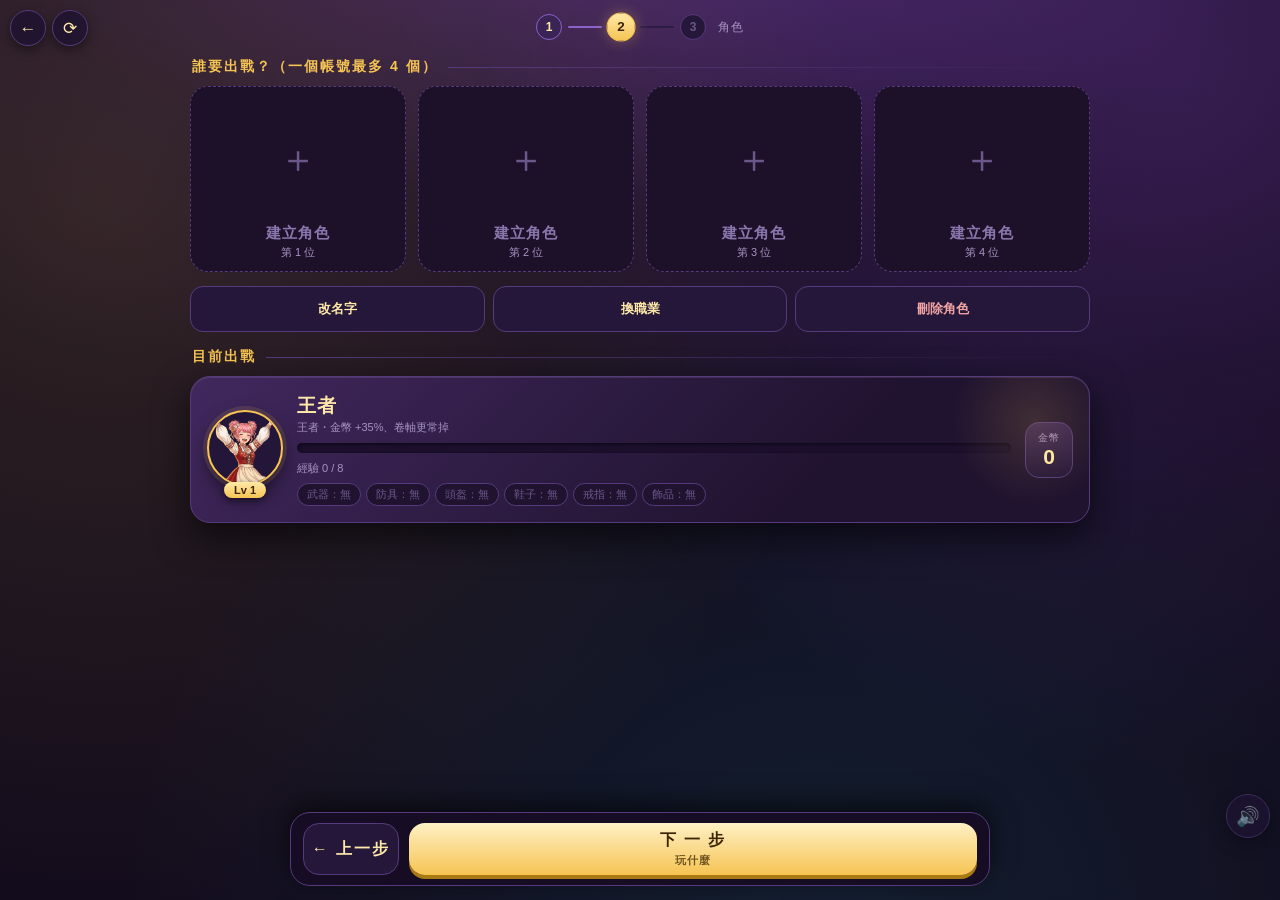
==== index.html @ dbef3aa3 "發布 2026-08-24 15:06" ====
<!doctype html>
<html lang="zh-Hant">
<head>
<meta charset="utf-8">
<meta name="viewport" content="width=device-width,initial-scale=1,viewport-fit=cover">
<title>數學練習大冒險</title>
<meta name="theme-color" content="#120b1c">
<link rel="manifest" href="manifest.json">
<link rel="icon" href="assets/icon-192.png">
<link rel="apple-touch-icon" href="assets/icon-192.png">
<meta name="apple-mobile-web-app-capable" content="yes">
<meta name="apple-mobile-web-app-status-bar-style" content="black-translucent">
<meta name="apple-mobile-web-app-title" content="數學練習">
<link rel="stylesheet" href="assets/common.css">
<style>
/* ---------- 大廳改成底部五個分頁（2026-08-23 Steve：不要一頁滑到底，每一頁都要乾淨） ----------
   ① 開始（選模式＋登入帳號）② 玩什麼（練習就選題型／娛樂就看難度，再從這裡出擊）
   ③ 角色（一個帳號最多四個，建好就留著，隨時換誰出戰）④ 練習小遊戲 ⑤ 數據統計 */
:root{--tabh:64px}
body{gap:12px;padding-bottom:calc(var(--tabh) + 26px + env(safe-area-inset-bottom,0px))}
.wrap{width:min(96vw,620px);display:flex;flex-direction:column;gap:14px}
/* 第一步內容比較少，垂直置中比讓下面空一大片好看（只有第一步這樣，別的步驟內容多，維持頂對齊） */
body.atRoot .wrap{min-height:calc(100dvh - 190px);justify-content:center}

/* 一步一頁：一次只顯示一步，不要全部擠在同一頁 */
.step{display:none;flex-direction:column;gap:14px;animation:pgIn .22s ease-out}
.step.on{display:flex}
@keyframes pgIn{from{opacity:0;transform:translateY(8px)}}

/* 第一步已經是大廳最上層，左上角返回鍵在這裡沒有更上一層可回，變暗表示按了沒反應 */
body.atRoot .pagectrl .pcbtn[data-act="back"]{opacity:.35;pointer-events:none}

/* 上面的進度：現在走到第幾步、還有幾步 */
.stepbar{display:flex;align-items:center;gap:6px;justify-content:center;margin:2px 0 2px}
.stepbar b{
  width:26px;height:26px;border-radius:50%;display:flex;align-items:center;justify-content:center;
  font-size:12px;font-weight:900;background:#251739;border:1px solid var(--line);color:#6b578a;
  transition:background .2s,color .2s,transform .2s;flex:none;
}
.stepbar b.on{background:linear-gradient(180deg,var(--gold2),var(--gold));color:#3a2400;
  border-color:var(--gold);transform:scale(1.12);box-shadow:0 0 12px #f6c45355}
.stepbar b.done{background:#3a2456;color:var(--gold2);border-color:#8a63c9}
.stepbar i{flex:0 1 34px;height:2px;background:#2e1c47;border-radius:2px}
.stepbar i.done{background:#8a63c9}
.stepbar span{font-size:12px;color:var(--dim);letter-spacing:1px;margin-left:6px}

/* 底下的上一步／下一步 */
.navbar{
  position:fixed;left:0;right:0;bottom:0;z-index:50;display:flex;gap:10px;
  padding:10px 12px calc(10px + env(safe-area-inset-bottom,0px));
  background:#160d24;border-top:1px solid var(--line);box-shadow:0 -8px 26px #0009;
}
.navbar button{
  min-height:52px;border-radius:16px;cursor:pointer;font-family:inherit;
  font-size:16px;font-weight:900;letter-spacing:2px;border:1px solid var(--line);
  background:#251739;color:var(--gold2);transition:transform .1s;
}
.navbar button:active{transform:translateY(3px)}
.navbar .back{flex:0 0 96px}
.navbar .next{flex:1;border:none;color:#3a2400;
  background:linear-gradient(180deg,#fff0c4,var(--gold));box-shadow:0 4px 0 #a97a12}
.navbar .next:disabled{filter:grayscale(.7) brightness(.7);cursor:default;box-shadow:none}
.navbar .next small{display:block;font-size:11px;font-weight:700;letter-spacing:1px;opacity:.72;margin-top:2px}
/* 縮放鎖那顆鈕本來貼在右下角，會被下面那條蓋住，往上抬 */
.zoomlock{bottom:calc(var(--tabh) + 20px + env(safe-area-inset-bottom,0px)) !important}
.zoomtip{bottom:calc(var(--tabh) + 28px + env(safe-area-inset-bottom,0px)) !important}

/* ---------- 第一步：歡迎畫面 ---------- */
.welcome{text-align:center;padding:4px 0 2px;position:relative}
.welcome .big{
  font-size:clamp(24px,6.6vw,38px);font-weight:900;letter-spacing:5px;color:var(--gold2);
  text-shadow:0 3px 0 #7a4a00,0 8px 26px #000a;position:relative;z-index:2;
}
.welcome .sub{font-size:13px;color:var(--dim);letter-spacing:2px;margin-top:6px;position:relative;z-index:2}

/* 傳送門：角色站在會慢慢轉的金色符文環裡出場，呼應出擊頁戰場的拱門 */
.portal{position:relative;width:min(56vw,210px);height:min(56vw,210px);margin:16px auto 0}
.portal::before{
  content:"";position:absolute;inset:4%;border-radius:50%;
  background:radial-gradient(circle,#f6c4532e 0%,#a855f724 52%,transparent 74%);
}
.portal::after{
  content:"";position:absolute;inset:0;border-radius:50%;border:2px dashed #f6c45359;
  animation:portalspin 24s linear infinite;
}
.portal img{
  position:relative;z-index:2;width:80%;height:auto;display:block;margin:10% auto 0;
  filter:drop-shadow(0 10px 22px #000a);animation:wfloat 3.4s ease-in-out infinite alternate;
}
@keyframes portalspin{to{transform:rotate(360deg)}}
@keyframes wfloat{to{transform:translateY(-8px)}}
.statlink{
  width:100%;height:44px;border-radius:12px;cursor:pointer;
  background:#251739;border:1px solid var(--line);color:var(--dim);font-size:13px;font-weight:700;
  font-family:inherit;
}

/* ---------- 標題 ---------- */
.logo{text-align:center;margin-top:4px;position:relative}
.logo h1{font-size:clamp(21px,5.4vw,30px);letter-spacing:6px}
.logo p{font-size:11px;color:var(--dim);letter-spacing:3px;margin-top:3px}
.logo::after{
  content:"";position:absolute;left:50%;top:50%;transform:translate(-50%,-50%);
  width:min(80%,340px);height:110px;border-radius:50%;z-index:-1;
  background:radial-gradient(ellipse,#f6c45322,transparent 70%);
}

/* ---------- 區塊標題與面板 ---------- */
.sec{display:flex;align-items:center;gap:10px;margin:2px 2px -4px}
.sec h2{font-size:14px;color:var(--gold);letter-spacing:2px;font-weight:800;white-space:nowrap}
.sec i{flex:1;height:1px;background:linear-gradient(90deg,#573a7d,transparent)}
.panel{
  padding:16px;border-radius:20px;background:linear-gradient(180deg,#2e1c47,#1a1029);
  border:1px solid var(--line);box-shadow:0 10px 28px #0007;
}
.hint{font-size:12px;color:var(--dim);line-height:1.9;text-align:center}
.hint b{color:var(--gold2)}

/* ---------- 玩家卡 ---------- */
.player{
  display:flex;gap:14px;align-items:center;padding:16px;border-radius:20px;cursor:pointer;
  background:linear-gradient(135deg,#41285e,#20132f 70%);border:1px solid var(--line);
  box-shadow:0 14px 36px #0009,inset 0 1px 0 #ffffff1a;position:relative;overflow:hidden;
  transition:border-color .2s;
}
.player:hover{border-color:#8a63c9}
.player::before{
  content:"";position:absolute;right:-30px;top:-40px;width:170px;height:170px;border-radius:50%;
  background:radial-gradient(circle,#f6c45326,transparent 68%);pointer-events:none;
}
.face{position:relative;flex:none}
.face img{
  width:76px;height:76px;object-fit:cover;object-position:top center;border-radius:50%;
  border:2px solid var(--gold);background:#241638;box-shadow:0 0 0 4px #f6c4531f,0 8px 18px #0008;
}
.face .lvbadge{
  position:absolute;left:50%;bottom:-8px;transform:translateX(-50%);font-size:11px;font-weight:800;
  color:#3a2400;padding:2px 10px;border-radius:99px;white-space:nowrap;
  background:linear-gradient(180deg,var(--gold2),var(--gold));box-shadow:0 3px 8px #0008;
}
.pinfo{flex:1;min-width:0}
.pinfo .nm{font-size:19px;font-weight:800;color:var(--gold2);letter-spacing:1px}
.pinfo .cls{font-size:11px;color:var(--dim);margin-top:1px}
.expbar{height:10px;border-radius:99px;background:#1b0f2c;margin:8px 0 5px;overflow:hidden;
  box-shadow:inset 0 1px 3px #0009}
.expbar i{display:block;height:100%;border-radius:99px;transition:width .6s cubic-bezier(.2,1,.3,1);
  background:linear-gradient(90deg,#6ea8ff,#c084fc 55%,#f6c453);box-shadow:0 0 12px #f6c45366}
.pinfo small{font-size:11px;color:var(--dim)}
.gearrow{display:flex;gap:5px;margin-top:7px;flex-wrap:wrap}
.gearrow span{font-size:11px;padding:3px 9px;border-radius:99px;background:#1f1330;
  border:1px solid var(--line);white-space:nowrap}
.gold{
  flex:none;text-align:center;padding:8px 12px;border-radius:14px;
  background:linear-gradient(180deg,#3a2456,#241638);border:1px solid var(--line);
}
.gold b{display:block;font-size:10px;color:var(--dim);font-weight:500;letter-spacing:1px}
.gold span{font-size:21px;font-weight:800;color:var(--gold2);font-variant-numeric:tabular-nums}

/* ---------- ① 開始頁 ---------- */
.modepanel{display:flex;flex-direction:column;gap:12px}
.modepanel .modebar button{min-height:64px}
.modepanel .modebar button b{font-size:17px}
.modepanel .modebar button small{font-size:12px}
.gobtn{
  width:100%;min-height:68px;border:none;border-radius:20px;cursor:pointer;font-family:inherit;
  font-size:21px;font-weight:900;letter-spacing:6px;color:#3a2400;
  background:linear-gradient(180deg,#fff0c4,var(--gold));box-shadow:0 6px 0 #a97a12,0 14px 30px #0009;
  transition:transform .12s;
}
.gobtn:active{transform:translateY(5px);box-shadow:0 1px 0 #a97a12}
.gobtn small{display:block;font-size:11px;font-weight:700;letter-spacing:1px;opacity:.72;margin-top:3px}

/* ---------- ③ 角色頁：四個角色格 ---------- */
.slots{display:grid;grid-template-columns:repeat(2,1fr);gap:10px}
.slot{
  position:relative;border-radius:18px;padding:12px 10px 11px;text-align:center;cursor:pointer;
  background:linear-gradient(180deg,#2a1a3f,#1e1230);border:1px solid var(--line);
  transition:transform .16s ease,border-color .2s,box-shadow .2s;
}
.slot:hover{transform:translateY(-3px);border-color:#8a63c9}
.slot img{width:100%;height:92px;object-fit:contain;object-position:bottom center;
  filter:drop-shadow(0 6px 10px #0009)}
.slot .ph{font-size:40px;line-height:92px}
.slot .nm{font-size:15px;font-weight:800;color:var(--gold2);letter-spacing:1px;margin-top:5px;
  white-space:nowrap;overflow:hidden;text-overflow:ellipsis}
.slot .meta{font-size:11px;color:var(--dim);margin-top:2px}
.slot.on{
  background:linear-gradient(180deg,#523775,#2c1b42);border-color:var(--gold);
  box-shadow:0 0 0 2px #f6c45344,0 10px 24px #0009;
}
.slot.on::after{
  content:"出戰中";position:absolute;top:7px;right:7px;font-size:9px;font-weight:800;
  background:var(--gold);color:#3a2400;border-radius:99px;padding:2px 8px;box-shadow:0 2px 6px #0007;
}
.slot.empty{border-style:dashed;background:#1c1129}
.slot.empty .plus{font-size:38px;line-height:92px;color:#6b578a}
.slot.empty .nm{color:#8a76ad}
.slotacts{display:flex;gap:8px}
.slotacts button{
  flex:1;height:46px;border-radius:13px;cursor:pointer;font-family:inherit;font-size:13px;
  font-weight:700;background:#251739;border:1px solid var(--line);color:var(--gold2);
}
.slotacts button.danger{color:#f0a3a3}
.slotacts button:active{transform:translateY(2px)}

/* ---------- 選職業（建立角色與換職業共用同一個彈窗） ---------- */
.heroes{display:grid;grid-template-columns:repeat(2,1fr);gap:9px}
.hcard{
  background:linear-gradient(180deg,#2a1a3f,#1e1230);border:1px solid var(--line);border-radius:16px;
  padding:10px 6px 8px;text-align:center;cursor:pointer;position:relative;overflow:hidden;
  transition:transform .16s ease,border-color .2s,box-shadow .2s;
}
.hcard:hover{transform:translateY(-3px);border-color:#8a63c9}
.hcard img{width:100%;height:78px;object-fit:contain;object-position:bottom center;
  filter:drop-shadow(0 6px 10px #0009)}
.hcard .ph{font-size:36px;line-height:78px}
.hcard b{display:block;font-size:13px;color:var(--gold2);margin-top:4px;letter-spacing:1px}
.hcard small{display:block;font-size:10px;color:var(--dim);line-height:1.5;min-height:15px}
.hcard .buff{font-size:10px;color:var(--ok);margin-top:3px;line-height:1.5}
.hcard .trait{font-size:10px;color:var(--gold2);margin-top:4px;line-height:1.45;
  padding-top:4px;border-top:1px dashed #ffffff1f}
.hcard.on{
  background:linear-gradient(180deg,#523775,#2c1b42);border-color:var(--gold);
  box-shadow:0 0 0 2px #f6c45344,0 10px 24px #0009;
}
/* 敬請期待的四個職業：不要只放一個鎖頭，小孩看到純鎖頭是失望，看到剪影才是期待 */
.hcard.lock{cursor:default;background:linear-gradient(180deg,#1b1230,#140c22)}
.hcard.lock:hover{transform:none;border-color:var(--line)}
.hcard.lock .sil{
  height:78px;display:flex;align-items:flex-end;justify-content:center;font-size:44px;
  filter:brightness(0) saturate(0) opacity(.62) drop-shadow(0 0 10px #f6c45355);
}
.hcard.lock b{color:#6b578a;letter-spacing:4px}
.hcard.lock .hint{font-size:10px;color:#8a75ab;line-height:1.5;margin-top:3px;min-height:30px}
.hcard.lock .soon{font-size:10px;color:var(--gold2);margin-top:5px;
  padding-top:4px;border-top:1px dashed #ffffff1f}
/* 邊框跑一圈流動的金光 */
.hcard.lock::after{
  content:"";position:absolute;inset:-1px;border-radius:16px;pointer-events:none;
  background:linear-gradient(115deg,transparent 38%,#f6c4534d 50%,transparent 62%);
  background-size:280% 100%;animation:silShine 3.6s linear infinite;
}
@keyframes silShine{from{background-position:180% 0}to{background-position:-80% 0}}

/* ---------- 遊戲卡 ---------- */
.games{display:flex;flex-direction:column;gap:10px}
.game{
  --ac:#f6c453;
  display:flex;gap:13px;align-items:center;padding:13px 14px 13px 16px;border-radius:18px;
  background:linear-gradient(120deg,#33204d,#1d1230 78%);border:1px solid var(--line);
  text-decoration:none;color:var(--text);position:relative;overflow:hidden;
  transition:transform .18s ease,box-shadow .18s ease,border-color .18s;
}
.game::before{
  content:"";position:absolute;left:0;top:12%;bottom:12%;width:4px;border-radius:0 4px 4px 0;
  background:var(--ac);box-shadow:0 0 14px var(--ac);
}
.game::after{
  content:"";position:absolute;inset:0;pointer-events:none;
  background:linear-gradient(105deg,transparent 35%,#ffffff16 50%,transparent 65%);
  transform:translateX(-140%);
}
.game:hover{transform:translateY(-3px);box-shadow:0 14px 32px #000a;border-color:var(--ac)}
.game:hover::after{animation:sheen .7s ease-out}
@keyframes sheen{to{transform:translateX(140%)}}
.game .ic{
  width:58px;height:58px;flex:none;border-radius:16px;display:flex;align-items:center;
  justify-content:center;font-size:28px;position:relative;
  background:radial-gradient(circle at 34% 28%,#3a2456,#1b1029 76%);
  border:1px solid var(--line);box-shadow:inset 0 1px 0 #ffffff22,0 6px 14px #0008;
  background-size:74% 74%;background-position:center;background-repeat:no-repeat;
}
.game .txt{flex:1;min-width:0}
.game .txt b{display:block;font-size:17px;color:#fff;letter-spacing:1px}
.game .txt small{
  display:-webkit-box;-webkit-line-clamp:2;-webkit-box-orient:vertical;overflow:hidden;
  font-size:12px;color:var(--dim);line-height:1.6;margin-top:3px;
}
.game .rec{
  display:inline-block;margin-top:6px;font-size:11px;font-weight:700;color:var(--ac);
  background:#1b1029;border:1px solid var(--line);border-radius:99px;padding:2px 9px;
}
.game .go{
  flex:none;display:flex;align-items:center;gap:4px;white-space:nowrap;
  font-size:14px;font-weight:900;letter-spacing:2px;color:#1b1029;
  background:var(--ac);border-radius:99px;padding:8px 14px;
  box-shadow:0 3px 10px #0007,inset 0 1px 0 #ffffff55;
}
.game .go i{font-style:normal;font-size:15px;line-height:1;opacity:.7}
.game:hover .go{filter:brightness(1.12)}
#gamesMain .game{
  padding:18px 18px 18px 22px;gap:16px;border-radius:22px;
  background:linear-gradient(120deg,#4a2f6d,#2a1840 62%,#1d1230);
  border-color:#f6c45355;box-shadow:0 16px 38px #000a,inset 0 1px 0 #ffffff1a;
}
#gamesMain .game::before{width:6px;top:8%;bottom:8%}
#gamesMain .game .ic{width:76px;height:76px;font-size:38px;border-radius:20px}
#gamesMain .game .ic,#gamesMain .game .txt,#gamesMain .game .go{position:relative;z-index:1}
#gamesMain .game .txt b{font-size:22px}
#gamesMain .game .txt small{-webkit-line-clamp:3;font-size:13px}
#gamesMain .game .go{font-size:16px;padding:11px 20px;letter-spacing:3px}
/* 主線卡右下角壓一隻淡淡的 Boss（這一層原本是掃光，換掉；left:auto 一定要留，
   不然 left:0 會贏過 width，整張圖會貼到左邊壓住文字） */
#gamesMain .game::after{
  content:"";position:absolute;left:auto;right:124px;top:0;bottom:0;width:170px;transform:none;
  background:url(assets/mob_dragon.webp) no-repeat right -18px center/auto 104%;
  opacity:.55;filter:saturate(1) brightness(1.05);
  -webkit-mask-image:linear-gradient(100deg,transparent 18%,#000 62%);
  mask-image:linear-gradient(100deg,transparent 18%,#000 62%);
}
#gamesMain .game:hover::after{animation:none;opacity:.6}
.games.grid .game{align-items:flex-start}
.games.grid .game .ic{margin-top:2px}
.game.new .ic::after{
  content:"新";position:absolute;top:-6px;right:-6px;background:var(--bad);color:#fff;
  font-size:9px;font-weight:800;padding:2px 7px;border-radius:99px;box-shadow:0 3px 8px #0009;
}

/* ---------- ⑤ 數據統計 ---------- */
.nums{display:grid;grid-template-columns:repeat(4,1fr);gap:8px;margin-bottom:12px}
.nums div{background:#211434;border:1px solid var(--line);border-radius:12px;padding:9px 2px;text-align:center}
.nums b{display:block;font-size:10px;color:var(--dim);font-weight:500;letter-spacing:1px}
.nums span{font-size:19px;font-weight:800;color:var(--gold2);font-variant-numeric:tabular-nums}
.panel h3{font-size:13px;color:var(--gold);margin-bottom:8px;letter-spacing:1px}
.panel ul{list-style:none;display:flex;flex-wrap:wrap;gap:6px}
.panel li{background:#3a2456;border:1px solid var(--line);border-radius:9px;padding:5px 10px;font-size:13px}
.panel li i{font-style:normal;color:var(--bad);font-size:11px}
.clearbtn{
  margin-top:14px;width:100%;height:44px;border-radius:12px;cursor:pointer;
  background:#251739;border:1px solid var(--line);color:var(--dim);font-size:13px;font-weight:700;
}
.clearbtn:active{transform:translateY(2px)}

/* ---------- 彈窗（建立角色、換職業、取名字） ---------- */
.modalwrap{
  position:fixed;inset:0;z-index:70;background:#07040ce8;
  display:none;align-items:center;justify-content:center;padding:14px;
}
.modalwrap.on{display:flex;animation:mwIn .18s ease-out}
@keyframes mwIn{from{opacity:0}}
.modalbox{
  width:min(94vw,520px);max-height:88vh;overflow:auto;position:relative;
  border-radius:20px;padding:20px 16px 16px;
  background:linear-gradient(180deg,#33204d,#1a1029);border:2px solid var(--line);
  box-shadow:0 22px 60px #000b;animation:mbIn .26s cubic-bezier(.2,1.5,.4,1);
}
@keyframes mbIn{from{transform:translateY(18px) scale(.92);opacity:0}}
.modalbox h2{margin:0 0 4px;font-size:19px;color:var(--gold);letter-spacing:2px;text-align:center}
.modalbox .sub{font-size:12px;color:var(--dim);text-align:center;margin-bottom:14px}
.modalbox .xbtn{
  position:absolute;right:10px;top:10px;width:32px;height:32px;border-radius:10px;cursor:pointer;
  border:1px solid var(--line);background:#20132f;color:var(--dim);font-size:15px;line-height:1;
}
.namerow{margin-top:14px}
.namerow label{display:block;font-size:12px;color:var(--dim);margin-bottom:6px;letter-spacing:1px}
.namerow input{
  width:100%;height:48px;border-radius:13px;border:1px solid var(--line);background:#1b0f2c;
  color:#fff;font-family:inherit;font-size:18px;letter-spacing:2px;padding:0 14px;text-align:center;
}
.modalbox .btn{width:100%;margin-top:12px}

/* ---------- 手機 ---------- */
@media (max-width:520px){
  .wrap{gap:12px}
  .welcome .big{font-size:clamp(20px,6vw,40px);letter-spacing:3px;white-space:nowrap}
  .logo h1{letter-spacing:4px}
  .player{padding:13px;gap:11px}
  .face img{width:64px;height:64px}
  .gold{padding:7px 10px}
  .gold span{font-size:19px}
  .panel{padding:13px}
  .slot img{height:82px}
  .slot .ph,.slot.empty .plus{line-height:82px}
  .game{padding:11px 12px 11px 14px;gap:11px}
  .game .ic{width:52px;height:52px;font-size:25px}
  .game .txt b{font-size:16px}
  .game .txt small{font-size:11.5px}
  .games.grid{gap:8px}
  .games.grid .game{padding:10px 11px 10px 13px}
  .games.grid .game .ic{width:46px;height:46px;font-size:22px}
  .games.grid .game .txt small{-webkit-line-clamp:1;margin-top:2px}
  .games.grid .game .rec{margin-top:4px}
  .game .go{font-size:12.5px;letter-spacing:1px;padding:7px 11px}
  #gamesMain .game .go{font-size:14px;padding:9px 15px;letter-spacing:2px}
  #gamesMain .game{padding:15px 15px 15px 17px}
  #gamesMain .game .ic{width:64px;height:64px;font-size:32px}
  #gamesMain .game .txt b{font-size:19px}
  #gamesMain .game .txt small{-webkit-line-clamp:2}
  #gamesMain .game::after{right:88px;width:112px;background-size:auto 92%;opacity:.4}
  .nums{gap:6px}
  .nums span{font-size:17px}
  .stepbar b{width:24px;height:24px;font-size:11px}
  .stepbar i{flex-basis:24px}
  .navbar button{min-height:48px;font-size:15px}
  .navbar .back{flex:0 0 84px}
}

/* ---------- 桌機 ---------- */
@media (min-width:900px){
  .wrap{width:min(96vw,900px)}
  .slots{grid-template-columns:repeat(4,1fr);gap:12px}
  .slot img{height:120px}
  .slot .ph,.slot.empty .plus{line-height:120px}
  .heroes{grid-template-columns:repeat(3,1fr);gap:12px}
  .hcard img{height:104px}
  .hcard .ph{line-height:104px}
  .games.grid{display:grid;grid-template-columns:repeat(2,1fr);gap:12px}
  .games.grid .game .txt small{-webkit-line-clamp:3}
  .navbar{
    left:50%;right:auto;transform:translateX(-50%);bottom:14px;width:min(96vw,700px);
    border-radius:20px;border:1px solid var(--line);
  }
}
/* 左下那張大立繪在 1080～1400 會壓到內容，超寬螢幕才放出來 */
@media (max-width:1399px){ .hero{display:none} }
</style>
</head>
<body>
<img class="hero" id="hero" src="assets/princess.webp" alt="" loading="lazy" decoding="async" fetchpriority="low">

<div class="wrap">
  <div class="stepbar" id="stepbar"></div>

  <!-- 第一步：歡迎 ＋ 選玩法 ＋ 帳號 -->
  <section class="step" id="s1">
    <div class="welcome">
      <div class="big">歡迎來到數學練習大冒險</div>
      <div class="sub">加減乘法闖關 ・ 邊玩邊變強</div>
      <div class="portal">
        <img id="wimg" src="assets/fx_hero_ready.webp" alt="">
      </div>
    </div>

    <div class="sec"><h2>要怎麼玩</h2><i></i></div>
    <div class="modepanel"><div id="modebar"></div></div>

    <div class="sec"><h2>帳號</h2><i></i></div>
    <div id="userbar" class="userbar"></div>
  </section>

  <!-- 第二步：選角色 -->
  <section class="step" id="s2">
    <div class="sec"><h2>誰要出戰？（一個帳號最多 4 個）</h2><i></i></div>
    <div class="slots" id="slots"></div>
    <div class="slotacts">
      <button id="renameBtn">改名字</button>
      <button id="reclassBtn">換職業</button>
      <button class="danger" id="delBtn">刪除角色</button>
    </div>

    <div class="sec"><h2>目前出戰</h2><i></i></div>
    <div class="player" id="playerCard">
      <div class="face">
        <img id="pface" src="assets/hero_cheer.webp" alt="">
        <span class="lvbadge" id="plv">Lv 1</span>
      </div>
      <div class="pinfo">
        <div class="nm" id="pname">小虎姬</div>
        <div class="cls" id="pcls">王者</div>
        <div class="expbar"><i id="pexp"></i></div>
        <small id="pexpText">經驗 0 / 75</small>
        <div class="gearrow" id="pgear"></div>
      </div>
      <div class="gold"><b>金幣</b><span id="pgold">0</span></div>
    </div>
  </section>

  <!-- 第三步：玩哪一個 -->
  <section class="step" id="s3">
    <div id="topicwrap">
      <div class="sec"><h2>要練哪一種題目</h2><i></i></div>
      <div id="topicbar"></div>
    </div>
    <div id="rangewrap">
      <div class="sec"><h2>加減法數字範圍</h2><i></i></div>
      <div id="rangebar"></div>
    </div>
    <div class="panel" id="arcadeHint" style="display:none">
      <div class="hint">
        娛樂模式<b>不出題</b>，按攻擊與閃避自己打怪。<br>
        難度（悠閒／普通／狠角色）在出擊畫面裡選。
      </div>
    </div>

    <div class="sec"><h2>主線冒險</h2><i></i></div>
    <div class="games" id="gamesMain"></div>

    <div class="sec"><h2>練習小遊戲</h2><i></i></div>
    <div class="games grid" id="gamesSub"></div>

    <button class="statlink" id="statBtn">📊 看練習狀況</button>
  </section>
</div>

<nav class="navbar" id="navbar">
  <button class="back" id="navBack">← 上一步</button>
  <button class="next" id="navNext">下 一 步<small></small></button>
</nav>

<!-- 練習狀況（不放進主流程，要看才打開） -->
<div class="modalwrap" id="statwin">
  <div class="modalbox">
    <button class="xbtn" id="statClose" aria-label="關閉">✕</button>
    <h2>練 習 狀 況</h2>
    <div class="nums">
      <div><b>答對</b><span id="sOk">0</span></div>
      <div><b>答錯</b><span id="sBad">0</span></div>
      <div><b>正確率</b><span id="sRate">—</span></div>
      <div><b>打倒敵人</b><span id="sKill">0</span></div>
    </div>
    <h3 style="text-align:left">最該再練的乘法</h3>
    <ul id="sWeak"></ul>
    <button class="clearbtn" id="clearAll">清除這個角色的紀錄（等級、裝備、答題紀錄）</button>
  </div>
</div>

<!-- 建立角色／換職業 -->
<div class="modalwrap" id="heropick">
  <div class="modalbox">
    <button class="xbtn" id="hpClose" aria-label="關閉">✕</button>
    <h2 id="hpTitle">建 立 角 色</h2>
    <div class="sub" id="hpSub">先挑一個職業，再幫他取名字</div>
    <div class="heroes" id="heroes"></div>
    <div class="namerow" id="hpNameRow">
      <label>角色名字（最多 8 個字，留白就用職業的名字）</label>
      <input id="hpName" maxlength="8" autocomplete="off">
    </div>
    <button class="btn" id="hpOk">確 定</button>
  </div>
</div>

<script src="assets/common.js"></script>
<script>
/* 遊戲清單：要加新遊戲只改這一份，卡片與紀錄都會自己長出來 */
const GAMES = [
  {f:'battle.html', n:'勇者出擊', ac:'#f6c453', icon:'⚔️', main:true, img:'assets/fx_hero_ready.webp',
   d:'答對就出手打怪，答錯被反擊。打中敵人害怕的乘法表傷害兩倍，還會掉裝備、升等級。',
   da:'自己按攻擊與閃避打怪，敵人倒數完就撲上來。掉裝備、升等級一樣有，還能挑難度。',
   rec:() => Save.d.totalKill > 0
     ? '打到第 ' + Save.d.round + '-' + (Save.d.wave+1) + ' 關　打倒 ' + Save.d.totalKill + ' 隻'
     : null},
  {f:'gems.html', n:'寶石消消樂', ac:'#c084fc', icon:'💎', img:'assets/sym_amethyst.webp',
   d:'轉出 4 顆以上連在一起的寶石就消除，接著問你「消掉幾顆 × 每顆幾分」，算對才拿得到分數。',
   da:'轉出 4 顆以上連在一起的寶石就消除，不出題，消到多少直接拿多少分。',
   rec:() => { const v = Best.get('v3_best'); return v ? '最高一轉得分 ' + v : null; }},
  {f:'findnum.html', n:'找答案挑戰', ac:'#6ea8ff', icon:'🔢',
   d:'出一題「6 × 7」，把盤面上所有 42 點掉，限時 60 秒衝分數。最單純的速度練習。',
   da:'直接給你一個數字，把盤面上所有一樣的點掉，限時 60 秒比眼力。',
   rec:() => { const v = Best.get('v1_score'); return v ? '最高分 ' + v : null; }},
  {f:'racing.html', n:'飆速賽車', ac:'#ff8a5c', icon:'🏎️', isNew:true,
   d:'三線道往前衝，撞上答案正確的牌子就加速加分，撞錯會打滑扣愛心。',
   da:'三線道往前衝，閃過路障開到空的那一道，越開越快。',
   rec:() => { const v = Best.get('v5_score'); return v ? '最高分 ' + v : null; }},
  {f:'memory.html', n:'記憶翻牌', ac:'#f0a3d0', icon:'🃏', isNew:true,
   d:'翻開一張算式牌跟一張答案牌配成一對，全部配完就過關。比誰記得住、翻得少。',
   da:'翻開兩張一樣的圖案配成一對，全部配完就過關，純比記性。',
   rec:() => { const v = Best.get('v6_time'); return v ? '最快 ' + v + ' 秒配完' : null; }},
  {f:'cloudjump.html', n:'雲端跳跳', ac:'#8fd8ff', icon:'☁️', isNew:true,
   d:'跳到答案正確的那朵雲上就往上爬一層，跳錯雲會碎掉掉下去。看能爬到幾樓。',
   da:'跳到有星星的那朵雲，其他一踩就碎；越高雲飄得越快。',
   rec:() => { const v = Best.get('v7_floor'); return v ? '爬到 ' + v + ' 樓' : null; }},
  {f:'bubble.html', n:'深海泡泡', ac:'#5ee6c0', icon:'🐠', isNew:true,
   d:'海裡漂著一堆答案泡泡，限時 60 秒把正確的射破。射錯扣 3 秒，連續射中分數愈高。',
   da:'畫面指定一種顏色，限時 60 秒把那個顏色的泡泡射破。射錯扣 3 秒。',
   rec:() => { const v = Best.get('v8_score'); return v ? '最高分 ' + v : null; }}
];

function gameCard(g){
  const a = document.createElement('a');
  a.className = 'game' + (g.isNew ? ' new' : '');
  a.href = g.f;
  a.style.setProperty('--ac', g.ac);

  const ic = document.createElement('div');
  ic.className = 'ic';
  ic.textContent = g.icon;
  ic.style.background = 'radial-gradient(circle at 34% 28%,' + g.ac + '3d,#1b1029 76%)';
  ic.style.borderColor = g.ac + '66';
  if(g.img){                                   // 有生好的圖就換成圖，沒有就留 emoji
    const im = new Image();
    im.onload = () => {
      ic.textContent = '';
      ic.style.backgroundImage = 'url(' + g.img + ')';
      ic.style.backgroundSize = '74%';
      ic.style.backgroundPosition = 'center';
      ic.style.backgroundRepeat = 'no-repeat';
    };
    im.src = g.img;
  }

  const txt = document.createElement('div');
  txt.className = 'txt';
  const b = document.createElement('b');      b.textContent = g.n;
  const sm = document.createElement('small');
  sm.textContent = (Mode.isArcade() && g.da) ? g.da : g.d;   // 娛樂模式講的是純玩的玩法
  txt.append(b, sm);
  const r = g.rec();
  if(r){
    const rec = document.createElement('div');
    rec.className = 'rec'; rec.textContent = r;
    txt.appendChild(rec);
  }

  /* 右邊那顆從單純的箭頭改成「開始」，小朋友一眼知道點下去就開始玩 */
  const go = document.createElement('div');
  go.className = 'go';
  go.innerHTML = '開 始<i>›</i>';
  a.append(ic, txt, go);
  return a;
}

/* ---------- 一步一頁的流程（2026-08-24 Steve：不要全部擠在一頁） ----------
   ① 歡迎＋選玩法＋帳號 → ② 選角色 → ③ 選主線或小遊戲 → 進戰鬥（battle.html）
   跟原本的底部分頁不一樣：分頁是「隨時亂跳」，流程是「一步一步走」，
   對小學生直觀得多。2026-08-24 Steve：拿掉「快速開始」，就是要每個人都走完三步，
   不要留跳過引導的後門。 */
const STEPS = ['s1','s2','s3'];
const STEP_NAME = ['開始', '角色', '玩什麼'];
let step = 0;

function paintStepBar(){
  $('stepbar').innerHTML = STEPS.map((_, k) =>
    '<b class="' + (k === step ? 'on' : (k < step ? 'done' : '')) + '">' + (k+1) + '</b>' +
    (k < STEPS.length - 1 ? '<i class="' + (k < step ? 'done' : '') + '"></i>' : '')
  ).join('') + '<span>' + STEP_NAME[step] + '</span>';
}
function paintNav(){
  $('navBack').style.visibility = step === 0 ? 'hidden' : '';
  const next = $('navNext');
  if(step < STEPS.length - 1){
    next.innerHTML = '下 一 步<small>' + STEP_NAME[step+1] + '</small>';
    next.disabled = false;
  }else{
    // 最後一步：直接開打（上面那些卡片也點得進去，這顆是給只想打主線的人）
    next.innerHTML = '開 始 冒 險<small>' +
      (Mode.isArcade() ? '娛樂模式・不出題' : '練習模式・' + Topic.name()) + '</small>';
    next.disabled = false;
  }
}
function goStep(k){
  step = Math.max(0, Math.min(STEPS.length - 1, k));
  STEPS.forEach((id, n) => $(id).classList.toggle('on', n === step));
  document.body.classList.toggle('atRoot', step === 0);   // 第一步已經是最上層，左上角返回鍵要跟著變暗
  paintStepBar(); paintNav();
  window.scrollTo({top:0, behavior:'instant'});
}
/* 左上角「返回上一層」在大廳的意思是「上一步」，不是瀏覽器上一頁（見 common.js pagectrl） */
window.appBack = () => { if(step > 0){ goStep(step - 1); Sfx.ok(1); } };
$('navBack').onclick = () => { goStep(step - 1); Sfx.ok(1); };
$('navNext').onclick = () => {
  if(step < STEPS.length - 1){ goStep(step + 1); Sfx.ok(2); }
  else location.href = 'battle.html';
};

/* 練習狀況：不放進主流程（那是給大人看的），要看才打開 */
$('statBtn').onclick = () => { paintStats(); $('statwin').classList.add('on'); };
$('statClose').onclick = () => $('statwin').classList.remove('on');
$('statwin').onclick = e => { if(e.target === $('statwin')) $('statwin').classList.remove('on'); };

/* ---------- 帳號狀態列：沒登入就是一顆登入鈕，登入了顯示名字與登出 ---------- */
function paintUser(){
  const el = $('userbar');
  if(Cloud.logged()){
    el.innerHTML = '<b>👤 ' + Cloud.user() + '</b><span>進度會存到雲端</span>' +
                   '<button id="logoutBtn">登出</button>';
    el.querySelector('#logoutBtn').onclick = async () => {
      await Cloud.logout();
      paintUser();
    };
  }else{
    el.innerHTML = '<b>👤 尚未登入</b><span>目前只存在這台裝置</span>' +
                   '<button id="loginBtn">登入／註冊</button>';
    el.querySelector('#loginBtn').onclick = () => loginBox(async () => {
      paintUser();
      /* 登入後先把雲端這一格拉下來；雲端沒有就把本機的推上去，不會互相蓋掉 */
      try{
        const had = await Cloud.pull(curSlot());
        if(had){ location.reload(); }
        else { await Cloud.push(curSlot()); }
      }catch(e){}
    });
  }
}

/* ---------- 角色格（一個帳號最多四個） ----------
   每一格就是 common.js 的一個存檔位（_s1～_s4），資料各記各的。
   Save.peek(n) 回 null 就代表這一格還沒有人，畫成「＋ 建立角色」。 */
function slotCard(n){
  const d = Save.peek(n), cur = curSlot();
  const card = document.createElement('div');
  card.className = 'slot' + (d ? '' : ' empty') + (n === cur && d ? ' on' : '');
  card.dataset.n = n;

  if(!d){
    const plus = document.createElement('div');
    plus.className = 'plus'; plus.textContent = '＋';
    const nm = document.createElement('div');
    nm.className = 'nm'; nm.textContent = '建立角色';
    const meta = document.createElement('div');
    meta.className = 'meta'; meta.textContent = '第 ' + n + ' 位';
    card.append(plus, nm, meta);
    return card;
  }

  const h = heroOf(d.hero);
  const img = document.createElement('img');
  img.src = h.img; img.alt = '';
  img.onerror = () => {                      // 圖還沒生好就退回 emoji，不要破圖
    const ph = document.createElement('div');
    ph.className = 'ph'; ph.textContent = h.icon;
    img.replaceWith(ph);
  };
  const nm = document.createElement('div');
  nm.className = 'nm'; nm.textContent = (d.pname || '').trim() || h.name;
  const meta = document.createElement('div');
  meta.className = 'meta'; meta.textContent = h.name + '　Lv ' + d.lv;
  card.append(img, nm, meta);
  return card;
}
function paintSlots(){
  const box = $('slots');
  box.innerHTML = '';
  for(let n = 1; n <= SLOT_MAX; n++) box.appendChild(slotCard(n));
  const has = !!Save.peek(curSlot());
  ['renameBtn','reclassBtn','delBtn'].forEach(k => $(k).disabled = !has);
}
/* 換人出戰：存檔位換掉之後整頁重讀最單純——Save／Stats／Best 都是開頁時就讀好的 */
async function switchSlot(n){
  if(n === curSlot()) return;
  setSlot(n);
  if(Cloud.logged()){ try{ await Cloud.pull(n); }catch(e){} }
  location.reload();
}
async function createChar(n, heroKey, name){
  const d = Object.assign({}, DEFAULT_SAVE, {
    gear:emptyGear(), bag:[],
    hero: heroKey, pname: name
  });
  try{ localStorage.setItem(SAVE_KEY + '_s' + n, JSON.stringify(d)); }catch(e){}
  setSlot(n);
  /* 建好角色就直接帶到「玩什麼」——角色這一步已經完成了，不要再退回去 */
  try{ sessionStorage.setItem('mul99_step', '2'); }catch(e){}
  if(Cloud.logged()){ try{ await Cloud.push(n); }catch(e){} }
  location.reload();
}
$('slots').addEventListener('click', e => {
  const c = e.target.closest('.slot'); if(!c) return;
  const n = +c.dataset.n;
  if(c.classList.contains('empty')) openHeroPick('create', n);
  else switchSlot(n);
});

/* ---------- 選職業彈窗：建立角色與換職業共用 ---------- */
let hpMode = 'create', hpSlot = 1, hpHero = HEROES[0].key;
function paintHeroes(){
  const box = $('heroes');
  box.innerHTML = '';
  for(const h of HEROES){
    /* 數值差異列一列，但真正要讓人選的是那條「別人沒有的特色」（h.buff） */
    const buffs = [];
    if(h.atk) buffs.push('攻擊 ' + (h.atk > 0 ? '+' : '') + h.atk);
    if(h.hp)  buffs.push('血量 ' + (h.hp > 0 ? '+' : '') + h.hp);
    if(h.crit) buffs.push('爆擊 +' + h.crit + '%');
    if(h.spell !== 1) buffs.push('魔法 ×' + h.spell);

    const card = document.createElement('div');
    card.className = 'hcard' + (hpHero === h.key ? ' on' : '');
    card.dataset.h = h.key;

    const img = document.createElement('img');
    img.src = h.img; img.alt = '';
    img.onerror = () => {
      const ph = document.createElement('div');
      ph.className = 'ph'; ph.textContent = h.icon;
      img.replaceWith(ph);
    };
    card.appendChild(img);

    const b = document.createElement('b');      b.textContent = h.name;
    const sm = document.createElement('small'); sm.textContent = h.desc;
    const bf = document.createElement('div');   bf.className = 'buff'; bf.textContent = buffs.join('／');
    /* 職業特色（別人沒有的那條）要獨立一行，這才是選職業的理由 */
    const sp = document.createElement('div'); sp.className = 'trait'; sp.textContent = h.buff || '';
    card.append(b, sm, bf, sp);
    box.appendChild(card);
  }
  /* 被收起來的四個：剪影＋一句預告。**故意不寫解鎖條件**——
     寫了卻做不出來，小孩打到那一關發現沒東西會更失望（企劃書 5.2） */
  for(const h of LOCKED_HEROES){
    const card = document.createElement('div');
    card.className = 'hcard lock';
    card.innerHTML =
      '<div class="sil">' + h.icon + '</div>' +
      '<b>？？？</b>' +
      '<div class="hint">' + h.hint + '</div>' +
      '<div class="soon">🔒 ' + h.shape + '之戰士・準備中</div>';
    box.appendChild(card);
  }
}
$('heroes').addEventListener('click', e => {
  const c = e.target.closest('.hcard'); if(!c || c.classList.contains('lock')) return;
  hpHero = c.dataset.h;
  paintHeroes();
  Sfx.ok(3);
});
function openHeroPick(mode, n){
  hpMode = mode; hpSlot = n || curSlot();
  const d = mode === 'create' ? null : Save.d;
  hpHero = d ? d.hero : HEROES[0].key;
  $('hpTitle').textContent = mode === 'create' ? '建 立 角 色' : '換 職 業';
  $('hpSub').textContent = mode === 'create'
    ? '第 ' + hpSlot + ' 位・先挑一個職業，再幫他取名字'
    : '等級、裝備、金幣都會留著，只換職業';
  $('hpNameRow').style.display = mode === 'create' ? '' : 'none';
  $('hpName').value = '';
  paintHeroes();
  $('heropick').classList.add('on');
  if(mode === 'create') setTimeout(() => $('hpName').focus(), 80);
}
const closeHeroPick = () => $('heropick').classList.remove('on');
$('hpClose').onclick = closeHeroPick;
$('heropick').onclick = e => { if(e.target === $('heropick')) closeHeroPick(); };
$('hpOk').onclick = () => {
  if(hpMode === 'create'){
    createChar(hpSlot, hpHero, $('hpName').value.trim().slice(0, 8));
  }else{
    Save.d.hero = hpHero;
    Save.put();
    closeHeroPick();
    paintPlayer(); paintSlots(); paintGames();
    Sfx.ok(3);
  }
};
$('reclassBtn').onclick = () => openHeroPick('change');
$('delBtn').onclick = () => {
  const n = curSlot(), d = Save.peek(n);
  if(!d) return;
  const nm = (d.pname || '').trim() || heroOf(d.hero).name;
  if(!confirm('確定要刪除「' + nm + '」嗎？這個角色的等級、裝備、答題紀錄都會不見。')) return;
  Save.wipe(n);
  /* 刪掉的是正在用的那一格，就換到還有人的那一格；都沒有就留在第 1 格 */
  let go = 1;
  for(let i = 1; i <= SLOT_MAX; i++){ if(Save.peek(i)){ go = i; break; } }
  setSlot(go);
  location.reload();
};

/* ---------- 出戰角色卡 ---------- */
function paintPlayer(){
  const d = Save.d, h = heroOf(d.hero);
  $('plv').textContent = 'Lv ' + d.lv;
  const face = $('pface');
  face.onerror = () => { face.src = 'assets/hero_cheer.webp'; };
  face.src = h.frames ? 'assets/hero_cheer.webp' : h.img;
  $('pname').textContent = playerName();
  $('pcls').textContent = h.name + '・' + h.buff;
  /* 歡迎畫面那張大圖跟著目前出戰的角色走，不要一直是預設那隻 */
  const wi = $('wimg');
  wi.onerror = () => { wi.src = 'assets/fx_hero_ready.webp'; wi.onerror = null; };
  wi.src = h.img;
  $('pgold').textContent = fmtN(d.gold);
  const full = d.lv >= MAX_LV;
  $('pexp').style.width = full ? '100%' : (d.exp / Save.needExp() * 100) + '%';
  $('pexpText').textContent = full
    ? '已經滿等 Lv ' + MAX_LV
    : '經驗 ' + d.exp + ' / ' + Save.needExp();
  const g = d.gear || {}, names = SLOT_NAME;
  $('pgear').innerHTML = GEAR_SLOTS.map(k => {
    const it = g[k];
    return it ? '<span style="color:' + it.color + '">' + it.icon + ' ' + it.name + '</span>'
              : '<span style="color:#6b578a">' + names[k] + '：無</span>';
  }).join('');
}
$('playerCard').onclick = () => openHeroPick('change');

/* 自己取名字：存進 Save.d.pname，八頁都吃這個名字 */
function askName(){
  const box = document.createElement('div');
  box.className = 'pwwrap';
  box.innerHTML =
    '<div class="pwbox">' +
      '<h3>幫你的角色取名字</h3>' +
      '<p>最多 8 個字，留白就用職業本來的名字</p>' +
      '<input id="nmInput" maxlength="8" autocomplete="off" style="letter-spacing:2px;font-size:20px">' +
      '<div class="pwmsg" id="nmMsg"></div>' +
      '<div class="pwbtns"><button class="btn ghost" id="nmCancel">取 消</button>' +
      '<button class="btn" id="nmOk">確 定</button></div>' +
    '</div>';
  document.body.appendChild(box);
  const inp = box.querySelector('#nmInput');
  inp.value = Save.d.pname || '';
  setTimeout(() => { inp.focus(); inp.select(); }, 60);
  const close = () => box.remove();
  const ok = () => {
    Save.d.pname = inp.value.trim().slice(0, 8);
    Save.put();
    close();
    paintPlayer(); paintSlots();
  };
  box.querySelector('#nmOk').onclick = ok;
  box.querySelector('#nmCancel').onclick = close;
  inp.onkeydown = (e) => { if(e.key === 'Enter') ok(); };
  box.onclick = (e) => { if(e.target === box) close(); };
}
$('renameBtn').onclick = askName;

/* ---------- 玩法與題型 ---------- */
function paintPlay(){
  const arc = Mode.isArcade();
  document.body.classList.toggle('arcade', arc);
  $('topicwrap').style.display  = arc ? 'none' : '';   // 娛樂模式不出題，整段題型收起來
  $('rangewrap').style.display  = (arc || !Topic.needsRange()) ? 'none' : '';  // 純九九乘法不用挑範圍
  $('arcadeHint').style.display = arc ? '' : 'none';
  if(typeof paintNav === 'function') paintNav();
}
Mode.bar($('modebar'), () => { paintPlay(); paintGames(); modeBadge(); });
Topic.bar($('topicbar'), () => { paintPlay(); });
Range.bar($('rangebar'), () => { Topic.bar($('topicbar'), () => { paintPlay(); }); });   // 換範圍要重畫題型按鈕上的數字

function paintGames(){
  const main = $('gamesMain'), sub = $('gamesSub');
  main.innerHTML = ''; sub.innerHTML = '';
  for(const g of GAMES) (g.main ? main : sub).appendChild(gameCard(g));
}

/* ---------- 數據統計 ---------- */
function paintStats(){
  let ok = 0, bad = 0;
  for(const v of Object.values(Stats.data)){ ok += v.ok||0; bad += v.bad||0; }
  $('sOk').textContent = ok;
  $('sBad').textContent = bad;
  $('sRate').textContent = (ok+bad) ? Math.round(ok/(ok+bad)*100) + '%' : '—';
  $('sKill').textContent = Save.d.totalKill;
  $('sWeak').innerHTML = Stats.weakHTML(8);
}
$('clearAll').onclick = () => {
  if(!confirm('確定要清除這個角色的所有紀錄嗎？等級、金幣、裝備、答題紀錄都會不見。')) return;
  Save.reset();
  try{ localStorage.removeItem(STORE_KEY + '_s' + curSlot()); }catch(e){}
  Stats.data = {};
  paintPlayer(); paintSlots(); paintGames(); paintStats();
};

/* ---------- 開場 ---------- */
startCoins();
paintUser();
paintPlay(); modeBadge();
paintPlayer(); paintSlots(); paintGames(); paintStats();

/* 一個角色都還沒建過就直接停在「選角色」那一步（不然按下一步也沒得選）；
   其餘照上次停的地方，離開再回來不用重走 */
let first = 0;
try{ first = +(sessionStorage.getItem('mul99_step') || 0) || 0; }catch(e){}
let anyChar = false;
for(let i = 1; i <= SLOT_MAX; i++){ if(Save.peek(i)){ anyChar = true; break; } }
goStep(anyChar ? first : 1);
/* 每走一步就記起來 */
const _goStep = goStep;
goStep = function(k){ _goStep(k); try{ sessionStorage.setItem('mul99_step', String(step)); }catch(e){} };
</script>
<script src="assets/audio.js"></script>
<script src="assets/lock.js"></script>
</body>
</html>
---- assets/common.css ----
/* 九宮虎姬 共用樣式：三個玩法版本都吃這一份 */
:root{
  --bg:#120b1c; --panel:#1d1230; --line:#573a7d;
  --gold:#f6c453; --gold2:#ffe9a8; --text:#f6efff; --dim:#a894c4;
  --ok:#4ade80; --bad:#f87171; --p1:#f6c453; --p2:#6ea8ff;
}
*{box-sizing:border-box;margin:0;padding:0;-webkit-tap-highlight-color:transparent}
html,body{overflow-x:hidden}
/* ⚠ 2026-08-23 Steve 回報：電腦滑鼠滾輪完全滾不動整個網頁。
   實測抓出來是這行原本掛在 html,body 上的 overscroll-behavior-y:contain 造成的——
   本意是防手機下拉刷新，結果連桌機滑鼠滾輪的捲動一起吃掉了（Chromium 的已知邊界案例，
   把它設在 html 與 body 兩層同時生效時會整個吃掉捲動，不是只擋滾動鏈接到瀏覽器本身）。
   改成只在觸控裝置上生效，滑鼠使用者（pointer:fine）完全不受影響。 */
@media (pointer:coarse){
  html,body{overscroll-behavior-y:contain}
}
body{
  min-height:100dvh;color:var(--text);
  font-family:"Noto Sans TC","PingFang TC","Microsoft JhengHei",sans-serif;
  background:radial-gradient(90% 60% at 50% -10%,#4b2a6b 0%,#1c1029 55%,var(--bg) 100%);
  display:flex;flex-direction:column;align-items:center;gap:10px;padding:12px 10px 28px;
}
body::before{
  content:"";position:fixed;inset:-20%;z-index:-2;pointer-events:none;
  background:
    radial-gradient(circle at 20% 30%,#f6c45322,transparent 45%),
    radial-gradient(circle at 80% 20%,#a855f733,transparent 40%),
    radial-gradient(circle at 60% 90%,#22d3ee1a,transparent 45%);
  will-change:transform;animation:drift 18s ease-in-out infinite alternate;
}
/* ⚠ 這裡不要放 scale：整片是比視窗還大的一層，縮放會每一幀重新光柵化，
   量出來單這一項就吃掉主執行緒 140ms/秒（CPU 節流 6 倍）。只留位移，看起來一樣。 */
@keyframes drift{to{transform:translate3d(2%,-2%,0)}}

h1{
  font-size:clamp(16px,2.4vw,22px);letter-spacing:3px;text-align:center;
  background:linear-gradient(180deg,#fff6d8,var(--gold) 60%,#c98a1e);
  -webkit-background-clip:text;background-clip:text;color:transparent;
  filter:drop-shadow(0 2px 6px #0009);
}

/* 版本切換列 */
.vers{display:flex;gap:6px;flex-wrap:wrap;justify-content:center}
.vers a{
  font-size:12px;text-decoration:none;color:var(--gold2);padding:5px 10px;border-radius:99px;
  border:1px solid var(--line);background:#2a1a40;
}
.vers a.on{background:linear-gradient(180deg,var(--gold2),var(--gold));color:#3a2400;font-weight:700}

/* 角色 */
.hero{display:none}
@media (min-width:1080px){
  .hero{
    display:block;position:fixed;left:0;bottom:0;
    height:min(62vh,620px);width:auto;max-width:25vw;object-fit:contain;object-position:bottom center;
    z-index:-1;pointer-events:none;filter:drop-shadow(0 12px 40px #000c);
    animation:float 6s ease-in-out infinite alternate;
  }
  .say.on{display:block;animation:sayIn .35s cubic-bezier(.2,1.6,.4,1)}
}
@keyframes float{to{transform:translateY(-12px)}}
.hero.react{animation:heroJump .6s cubic-bezier(.2,1.5,.4,1)}
@keyframes heroJump{
  30%{transform:translateY(-26px) scale(1.06) rotate(-2deg)}
  60%{transform:translateY(4px) scale(.98)}100%{transform:none}
}
.hero.shake{animation:heroShake .5s}
@keyframes heroShake{20%{transform:rotate(-3deg)}45%{transform:rotate(3deg)}70%{transform:rotate(-2deg)}100%{transform:none}}
.hero.glow{filter:drop-shadow(0 0 26px #f6c453cc) drop-shadow(0 12px 40px #000c)}
.say{
  display:none;position:fixed;left:min(20vw,250px);bottom:min(52vh,420px);z-index:3;
  max-width:190px;padding:10px 14px;border-radius:16px 16px 16px 4px;
  background:linear-gradient(180deg,#fff8e6,#ffe9a8);color:#3a2400;
  font-size:15px;font-weight:800;line-height:1.5;text-align:center;box-shadow:0 8px 24px #000a;
}
@keyframes sayIn{from{transform:scale(.6) translateY(10px);opacity:0}}
.cat{
  position:absolute;right:min(-6vw,-46px);bottom:-18px;width:min(24vw,150px);z-index:8;
  pointer-events:none;transform:translateY(125%) rotate(12deg);opacity:0;
  transition:transform .45s cubic-bezier(.2,1.7,.4,1),opacity .2s linear;
  filter:drop-shadow(0 8px 20px #000a);
}
.cat.on{transform:translateY(6%) rotate(0);opacity:1}
.cat.big{animation:catBig .9s cubic-bezier(.2,1.5,.4,1)}
@keyframes catBig{40%{transform:translateY(-6%) scale(1.22) rotate(-6deg)}100%{transform:translateY(6%)}}

/* 背景金幣 */
.coin{
  position:fixed;top:-40px;z-index:-1;pointer-events:none;width:22px;height:22px;border-radius:50%;
  background:radial-gradient(circle at 35% 30%,#fff3c4,#f6c453 45%,#b8860b 78%,#f6c45300 100%);
  will-change:transform,opacity;animation:fall linear forwards;
}
@keyframes fall{
  0%{transform:translate3d(0,0,0) rotate(0);opacity:0}10%{opacity:.85}
  90%{opacity:.5}100%{transform:translate3d(0,105vh,0) rotate(720deg);opacity:0}
}

/* 共用元件 */
.stats{display:flex;gap:8px;width:min(96vw,560px)}
.st{
  flex:1;background:linear-gradient(180deg,#2e1c47,#1a1029);border:1px solid var(--line);
  border-radius:12px;padding:6px 4px;text-align:center;box-shadow:inset 0 1px 0 #ffffff14;
}
.st b{display:block;font-size:10px;color:var(--dim);letter-spacing:1px}
.st span{font-size:clamp(15px,2.6vw,20px);color:var(--gold2);font-weight:700;font-variant-numeric:tabular-nums}
.st.warn span{color:var(--bad);animation:pulse .5s infinite alternate}
@keyframes pulse{to{transform:scale(1.12)}}

.timebar{width:min(96vw,560px);height:8px;border-radius:99px;background:#2a1a3d;
  overflow:hidden;border:1px solid var(--line)}
.timebar i{display:block;height:100%;border-radius:99px;
  background:linear-gradient(90deg,#4ade80,#f6c453 60%,#f87171);transition:width .25s linear}

.btn{
  height:52px;border:none;border-radius:16px;cursor:pointer;font-size:18px;font-weight:800;
  letter-spacing:3px;color:#3a2400;background:linear-gradient(180deg,#fff0c4,var(--gold));
  box-shadow:0 5px 0 #a97a12,0 10px 26px #0008;
}
.btn:active{transform:translateY(4px);box-shadow:0 1px 0 #a97a12}
.btn.ghost{background:#2a1a40;color:var(--gold2);border:1px solid var(--line);box-shadow:none;font-weight:700}

/* 左上角固定小按鈕：返回上一頁／重新整理，八頁共用（見 common.js） */
.pagectrl{
  position:fixed;left:10px;top:10px;z-index:40;display:flex;gap:6px;
  padding-top:env(safe-area-inset-top,0);
}
.pcbtn{
  width:36px;height:36px;border-radius:50%;border:1px solid var(--line);cursor:pointer;
  background:#1d1230cc;color:var(--gold2);font-size:17px;line-height:1;
  display:flex;align-items:center;justify-content:center;backdrop-filter:blur(4px);
  box-shadow:0 4px 12px #0006;
}
.pcbtn:active{transform:translateY(2px)}
@media (max-width:480px){
  .pagectrl{left:8px;top:8px;gap:5px}
  .pcbtn{width:32px;height:32px;font-size:15px}
}
.levels{display:flex;gap:8px;width:min(96vw,560px)}
.lv{
  flex:1;padding:9px 4px;border-radius:12px;cursor:pointer;font-size:13px;font-weight:700;
  border:1px solid var(--line);background:#2a1a40;color:var(--gold2);line-height:1.4;
}
.lv b{display:block;font-size:10px;font-weight:500;color:var(--dim)}
.lv.on{background:linear-gradient(180deg,var(--gold2),var(--gold));color:#3a2400;border-color:var(--gold)}
.lv.on b{color:#6b4a00}
.note{font-size:11px;color:var(--dim);text-align:center;max-width:560px;line-height:1.7}
.note b{color:var(--gold2)}

/* 飄分與粒子 */
.float{
  position:absolute;pointer-events:none;font-weight:800;font-size:clamp(14px,3vw,22px);
  color:var(--gold2);text-shadow:0 2px 8px #000;z-index:9;animation:floatup .9s ease-out forwards;
}
@keyframes floatup{to{transform:translateY(-46px) scale(1.15);opacity:0}}
.spark{position:absolute;width:7px;height:7px;border-radius:50%;pointer-events:none;z-index:9;
  animation:spark .7s ease-out forwards}
@keyframes spark{to{transform:translate(var(--dx),var(--dy)) scale(.2);opacity:0}}

/* 結算 */
.over{position:fixed;inset:0;z-index:20;display:none;align-items:center;justify-content:center;
  background:#0b0714dd;backdrop-filter:blur(6px);padding:16px}
.over.on{display:flex;animation:fade .3s}
@keyframes fade{from{opacity:0}}
.card{
  width:min(94vw,460px);background:linear-gradient(180deg,#2f1d48,#1a1028);border:1px solid var(--line);
  border-radius:20px;padding:20px;text-align:center;box-shadow:0 20px 60px #000b;
  animation:cardin .4s cubic-bezier(.2,1.5,.4,1);max-height:92vh;overflow:auto;
}
@keyframes cardin{from{transform:scale(.85) translateY(20px);opacity:0}}
.card h2{font-size:24px;color:var(--gold);letter-spacing:2px;margin-bottom:4px}
.card .big{font-size:44px;font-weight:900;color:var(--gold2);margin:6px 0;
  font-variant-numeric:tabular-nums;text-shadow:0 3px 0 #7a4a00}
.card .line{display:flex;justify-content:space-between;font-size:14px;color:var(--dim);
  padding:6px 2px;border-bottom:1px dashed #ffffff1a}
.card .line span{color:var(--text);font-weight:700}
.weak{margin-top:12px;text-align:left}
.weak h3{font-size:13px;color:var(--gold);margin-bottom:6px}
.weak ul{list-style:none;display:flex;flex-wrap:wrap;gap:6px}
.weak li{background:#3a2456;border:1px solid var(--line);border-radius:8px;padding:4px 8px;font-size:13px}
.weak li i{font-style:normal;color:var(--bad);font-size:11px}
.card .btn{margin-top:16px;width:100%}


/* ---------- 手機（小朋友多半用手機玩，這裡把觸控目標放大、版本列改成一行可滑） ---------- */
@media (max-width:520px){
  body{padding:8px 8px 76px;gap:8px;-webkit-user-select:none;user-select:none}
  h1{font-size:clamp(16px,4.6vw,20px);letter-spacing:2px}

  /* 手機省效能：整片背景的漸層一直在慢慢飄，一秒六十次重畫一整個畫面，
     手機實測光這一項就把打怪頁從 60fps 砍到 30fps。看不太出來的東西先關掉 */
  body::before{animation:none}

  /* 八個遊戲擠成兩三行很難按：改成一行、可以左右滑，每顆也做大一點 */
  .vers{
    flex-wrap:nowrap;overflow-x:auto;justify-content:flex-start;width:100%;
    padding:2px 2px 6px;scroll-snap-type:x proximity;-webkit-overflow-scrolling:touch;
    scrollbar-width:none;-ms-overflow-style:none;
  }
  .vers::-webkit-scrollbar{display:none}
  .vers a{flex:none;font-size:13px;padding:12px 15px;scroll-snap-align:center}

  .lv{padding:11px 4px;font-size:14px}
  .lv b{font-size:11px}
  .btn{height:56px;font-size:19px;letter-spacing:2px}
  .btn.ghost{height:48px}
  .st span{font-size:clamp(16px,4.4vw,20px)}
  .note{font-size:12px;line-height:1.7}
  .card{padding:16px;border-radius:18px}
  .card .btn{height:54px}
}

/* ---------- 模式切換（練習／純玩，八頁共用） ---------- */
.modebar{display:flex;gap:10px;width:100%}
.modebar button{
  position:relative;flex:1;min-height:52px;padding:14px 10px;border-radius:16px;cursor:pointer;
  background:linear-gradient(180deg,#2a1a40,#1d1230);border:1px solid var(--line);color:var(--dim);
  display:flex;flex-direction:column;align-items:center;justify-content:center;gap:3px;
  transition:transform .14s ease,border-color .18s,background .18s,box-shadow .18s;
}
.modebar button i{font-size:22px;font-style:normal;line-height:1;margin-bottom:2px;filter:grayscale(.5) opacity(.7)}
.modebar button b{font-size:15px;font-weight:800;letter-spacing:1px}
.modebar button small{font-size:11px;opacity:.85}
.modebar button:hover{transform:translateY(-2px);border-color:#8a63c9}
.modebar button.on{
  background:linear-gradient(180deg,#523775,#2c1b42);border-color:var(--gold);color:var(--text);
  box-shadow:0 0 0 2px #f6c45333,0 10px 24px #0009;
}
.modebar button.on i{filter:none}
.modebar button.on b{color:var(--gold2)}
.modebar button.on::after{
  content:"✓";position:absolute;top:8px;right:10px;width:18px;height:18px;border-radius:50%;
  background:var(--gold);color:#3a2400;font-size:11px;font-weight:900;
  display:flex;align-items:center;justify-content:center;
}

/* ---------- 題型選單 ---------- */
.topicbar{display:flex;gap:6px;width:100%;flex-wrap:wrap}
.topicbar button{
  flex:1 1 88px;min-height:46px;padding:6px 8px;border-radius:12px;cursor:pointer;
  background:#2a1a40;border:1px solid var(--line);color:var(--gold2);
  font-size:13px;font-weight:700;line-height:1.35;
}
.topicbar button b{display:block;font-size:10px;font-weight:500;color:var(--dim)}
.topicbar button.on{background:linear-gradient(180deg,var(--gold2),var(--gold));color:#3a2400;border-color:var(--gold)}
.topicbar button.on b{color:#6b4a00}
.setlab2{font-size:12px;color:var(--dim);letter-spacing:1px;width:min(96vw,560px);margin-bottom:-4px}
#topicbar{width:min(96vw,560px)}
/* 娛樂模式不出題，題型選單就沒有意義，收起來 */
body.arcade #topicwrap{display:none}
#modebar{width:min(96vw,560px)}
.setlab{font-size:12px;color:var(--dim);letter-spacing:1px;margin-bottom:6px;display:block}

.modebadge{
  display:inline-block;margin-top:2px;padding:3px 12px;border-radius:99px;font-size:11px;font-weight:800;
  letter-spacing:2px;color:#0b1220;background:linear-gradient(180deg,#8affc4,#2fd48a);
  box-shadow:0 3px 10px #0007;
}

/* ---------- 精簡特效模式（低效能裝置自動開，或使用者手動選） ---------- */
body.lowfx::before{animation:none}
body.lowfx .coin{display:none}
body.lowfx .spark,body.lowfx .dust{display:none}

/* ---------- 模式唯讀顯示（遊戲頁）與密碼視窗 ---------- */
.modeshow{
  display:flex;align-items:center;justify-content:center;gap:10px;width:100%;
  padding:9px 12px;border-radius:12px;background:#251739;border:1px solid var(--line);
}
.modeshow b{font-size:14px;color:var(--gold2);letter-spacing:1px}
.modeshow span{font-size:11px;color:var(--dim)}
.pwwrap{
  position:fixed;inset:0;z-index:80;display:flex;align-items:center;justify-content:center;
  background:#0b0714dd;backdrop-filter:blur(6px);padding:16px;
}
.pwbox{
  width:min(92vw,340px);padding:22px 20px;border-radius:20px;text-align:center;
  background:linear-gradient(180deg,#2f1d48,#1a1028);border:1px solid var(--line);
  box-shadow:0 20px 60px #000b;
}
.pwbox h3{font-size:19px;color:var(--gold);letter-spacing:1px}
.pwbox p{font-size:12px;color:var(--dim);margin:6px 0 14px}
.pwbox input{
  width:100%;height:52px;border-radius:12px;border:1px solid var(--line);background:#1b1029;
  color:var(--text);font-size:24px;text-align:center;letter-spacing:8px;font-family:inherit;
}
.pwmsg{min-height:18px;font-size:12px;color:var(--bad);margin-top:8px}
.pwbtns{display:flex;gap:8px;margin-top:6px}
.pwbtns .btn{flex:1;height:46px;font-size:16px;letter-spacing:2px}
.pwbox.shake{animation:pwShake .38s}
@keyframes pwShake{20%{transform:translateX(-9px)}45%{transform:translateX(8px)}70%{transform:translateX(-5px)}100%{transform:none}}
.rename{
  margin-top:5px;font-size:11px;padding:4px 10px;border-radius:99px;cursor:pointer;
  background:#1f1330;border:1px solid var(--line);color:var(--gold2);font-family:inherit;
}
.rename:hover{border-color:var(--gold)}

/* ---------- 登入視窗 ---------- */
.loginbox input{height:46px;font-size:16px;letter-spacing:1px;margin-bottom:8px;text-align:left;padding:0 14px}
.loginbox .swap{
  margin-top:12px;background:none;border:none;color:var(--gold2);font-size:12px;cursor:pointer;
  text-decoration:underline;font-family:inherit;
}
.userbar{
  display:flex;align-items:center;gap:8px;justify-content:center;width:100%;
  padding:8px 12px;border-radius:12px;background:#251739;border:1px solid var(--line);font-size:13px;
}
.userbar b{color:var(--gold2)}
.userbar span{color:var(--dim);font-size:11px}
.userbar button{
  margin-left:auto;padding:6px 12px;border-radius:99px;cursor:pointer;font-size:12px;font-family:inherit;
  background:#1f1330;border:1px solid var(--line);color:var(--gold2);
}
.userbar button:hover{border-color:var(--gold)}
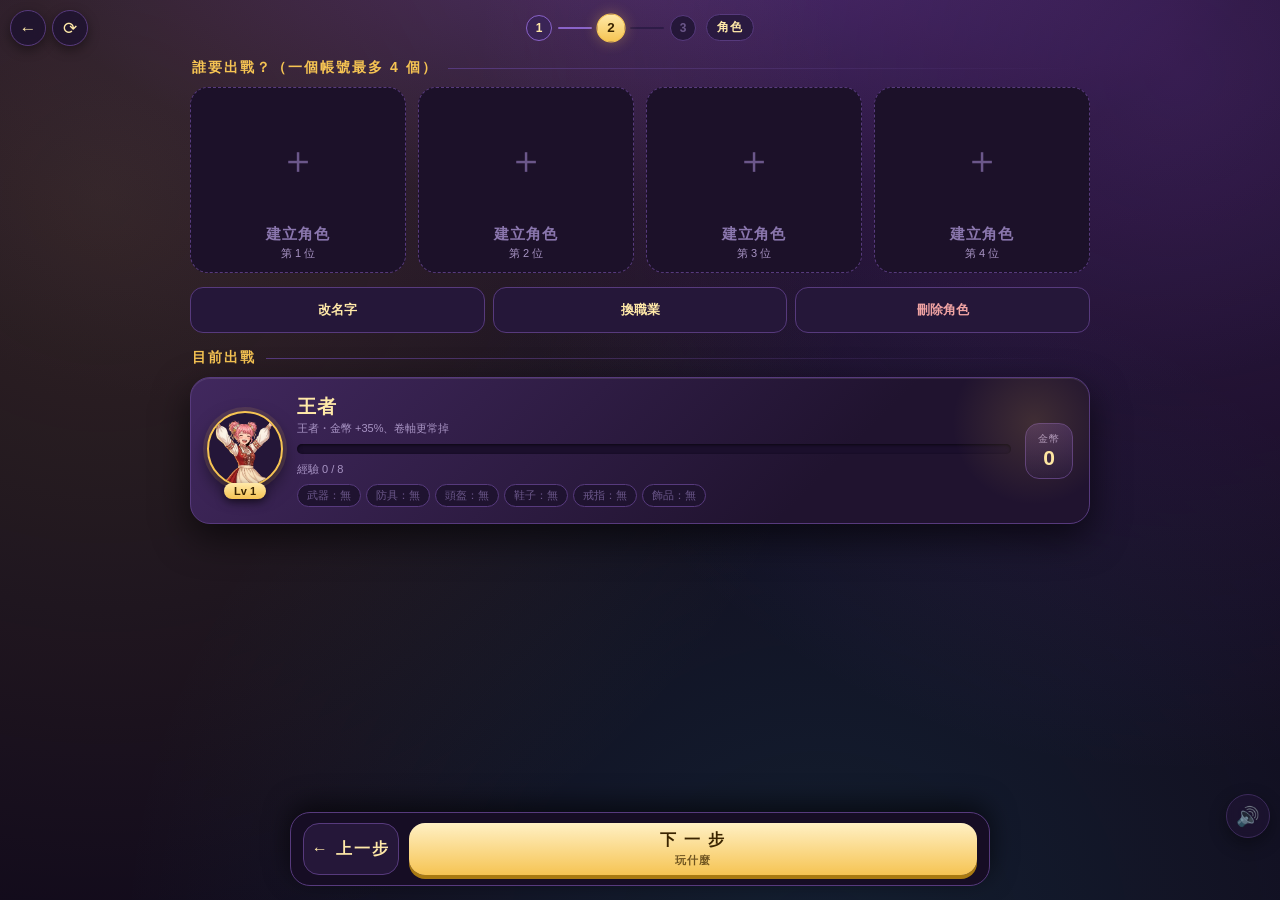
==== commit 093419c9: "發布 2026-08-24 15:30" ====
--- a/index.html
+++ b/index.html
@@ -42,7 +42,13 @@
 .stepbar b.done{background:#3a2456;color:var(--gold2);border-color:#8a63c9}
 .stepbar i{flex:0 1 34px;height:2px;background:#2e1c47;border-radius:2px}
 .stepbar i.done{background:#8a63c9}
-.stepbar span{font-size:12px;color:var(--dim);letter-spacing:1px;margin-left:6px}
+/* 2026-08-24 Steve 回報：這個字太小、顏色又暗，飄過的背景金幣一蓋過去就看不清是中文字。
+   加個底色小標籤，不管金幣飄到哪都還是看得清楚現在是哪一步。 */
+.stepbar span{
+  font-size:12px;color:var(--gold2);font-weight:700;letter-spacing:1px;margin-left:4px;
+  padding:4px 10px;border-radius:999px;background:#2a1a40;border:1px solid var(--line);
+  position:relative;z-index:1;white-space:nowrap;
+}
 
 /* 底下的上一步／下一步 */
 .navbar{
@@ -434,6 +440,21 @@
     <div class="sec"><h2>要怎麼玩</h2><i></i></div>
     <div class="modepanel"><div id="modebar"></div></div>
 
+    <div id="topicwrap">
+      <div class="sec"><h2>要練哪一種題目</h2><i></i></div>
+      <div id="topicbar"></div>
+    </div>
+    <div id="rangewrap">
+      <div class="sec"><h2>加減法數字範圍</h2><i></i></div>
+      <div id="rangebar"></div>
+    </div>
+    <div class="panel" id="arcadeHint" style="display:none">
+      <div class="hint">
+        娛樂模式<b>不出題</b>，按攻擊與閃避自己打怪。<br>
+        難度（悠閒／普通／狠角色）在出擊畫面裡選。
+      </div>
+    </div>
+
     <div class="sec"><h2>帳號</h2><i></i></div>
     <div id="userbar" class="userbar"></div>
   </section>
@@ -467,21 +488,6 @@
 
   <!-- 第三步：玩哪一個 -->
   <section class="step" id="s3">
-    <div id="topicwrap">
-      <div class="sec"><h2>要練哪一種題目</h2><i></i></div>
-      <div id="topicbar"></div>
-    </div>
-    <div id="rangewrap">
-      <div class="sec"><h2>加減法數字範圍</h2><i></i></div>
-      <div id="rangebar"></div>
-    </div>
-    <div class="panel" id="arcadeHint" style="display:none">
-      <div class="hint">
-        娛樂模式<b>不出題</b>，按攻擊與閃避自己打怪。<br>
-        難度（悠閒／普通／狠角色）在出擊畫面裡選。
-      </div>
-    </div>
-
     <div class="sec"><h2>主線冒險</h2><i></i></div>
     <div class="games" id="gamesMain"></div>
 
--- a/assets/common.css
+++ b/assets/common.css
@@ -234,9 +234,12 @@
 }
 
 /* ---------- 題型選單 ---------- */
-.topicbar{display:flex;gap:6px;width:100%;flex-wrap:wrap}
+/* 2026-08-24 Steve 回報：題型鈕在寬一點的螢幕會 5 顆硬擠一排，「減法」字幕比較長
+   就被擠到換行、看起來亂。改用 grid＋固定最小寬度，塞不下就整顆換到下一排，
+   不會有「同一排裡有的擠、有的鬆」的問題。 */
+.topicbar{display:grid;grid-template-columns:repeat(auto-fit,minmax(116px,1fr));gap:8px;width:100%}
 .topicbar button{
-  flex:1 1 88px;min-height:46px;padding:6px 8px;border-radius:12px;cursor:pointer;
+  min-height:46px;padding:8px 8px;border-radius:12px;cursor:pointer;
   background:#2a1a40;border:1px solid var(--line);color:var(--gold2);
   font-size:13px;font-weight:700;line-height:1.35;
 }
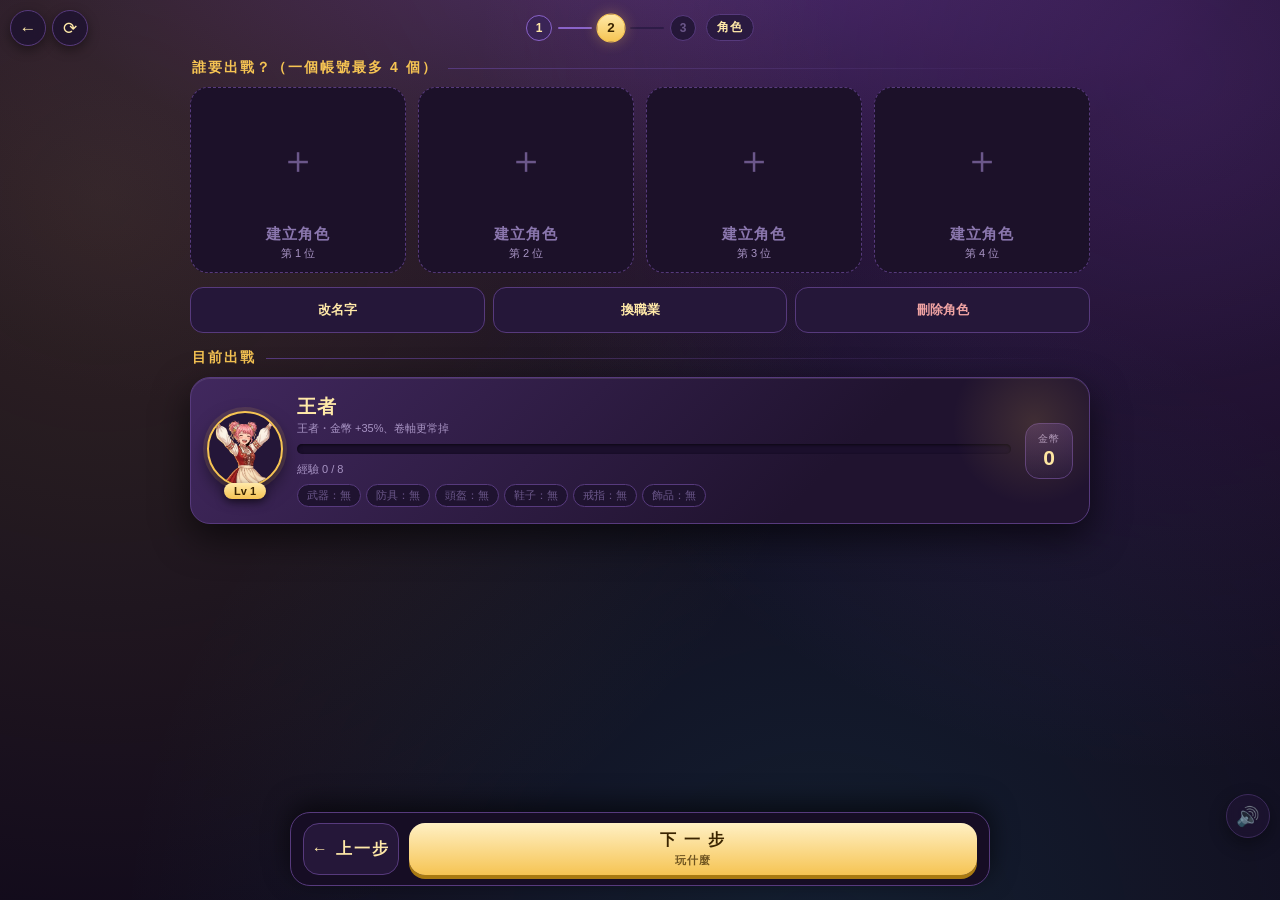
==== commit b5057540: "發布 2026-08-25 00:52" ====
--- a/index.html
+++ b/index.html
@@ -545,6 +545,10 @@
    rec:() => Save.d.totalKill > 0
      ? '打到第 ' + Save.d.round + '-' + (Save.d.wave+1) + ' 關　打倒 ' + Save.d.totalKill + ' 隻'
      : null},
+  {f:'https://sgame.pages.dev/games/xuegu/', n:'學之谷', ac:'#63c169', icon:'🌿', main:true,
+   d:'橫向捲軸的動作冒險：打怪、撿寶、升等級，還會學到衝刺與招式。這一關不出題，是純玩的。',
+   da:'橫向捲軸的動作冒險：打怪、撿寶、升等級。方向鍵加攻擊鍵就能出招，手機有搖桿與技能鈕。',
+   rec:() => null},
   {f:'gems.html', n:'寶石消消樂', ac:'#c084fc', icon:'💎', img:'assets/sym_amethyst.webp',
    d:'轉出 4 顆以上連在一起的寶石就消除，接著問你「消掉幾顆 × 每顆幾分」，算對才拿得到分數。',
    da:'轉出 4 顆以上連在一起的寶石就消除，不出題，消到多少直接拿多少分。',
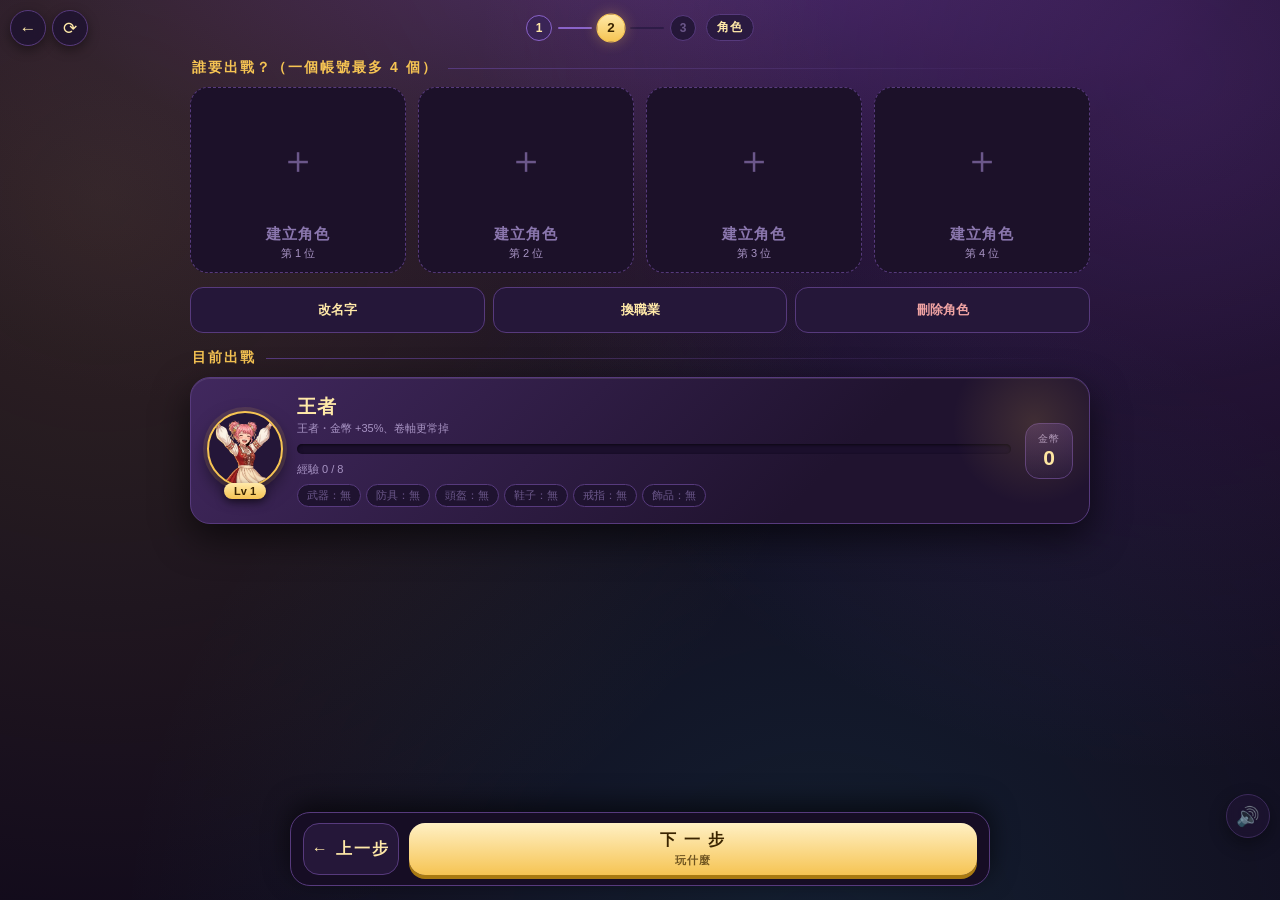
==== commit 2f297e34: "發布 2026-08-25 00:56" ====
--- a/index.html
+++ b/index.html
@@ -545,7 +545,7 @@
    rec:() => Save.d.totalKill > 0
      ? '打到第 ' + Save.d.round + '-' + (Save.d.wave+1) + ' 關　打倒 ' + Save.d.totalKill + ' 隻'
      : null},
-  {f:'https://sgame.pages.dev/games/xuegu/', n:'學之谷', ac:'#63c169', icon:'🌿', main:true,
+  {f:'https://xuegu.pages.dev/games/xuegu/', n:'學之谷', ac:'#63c169', icon:'🌿', main:true,
    d:'橫向捲軸的動作冒險：打怪、撿寶、升等級，還會學到衝刺與招式。這一關不出題，是純玩的。',
    da:'橫向捲軸的動作冒險：打怪、撿寶、升等級。方向鍵加攻擊鍵就能出招，手機有搖桿與技能鈕。',
    rec:() => null},
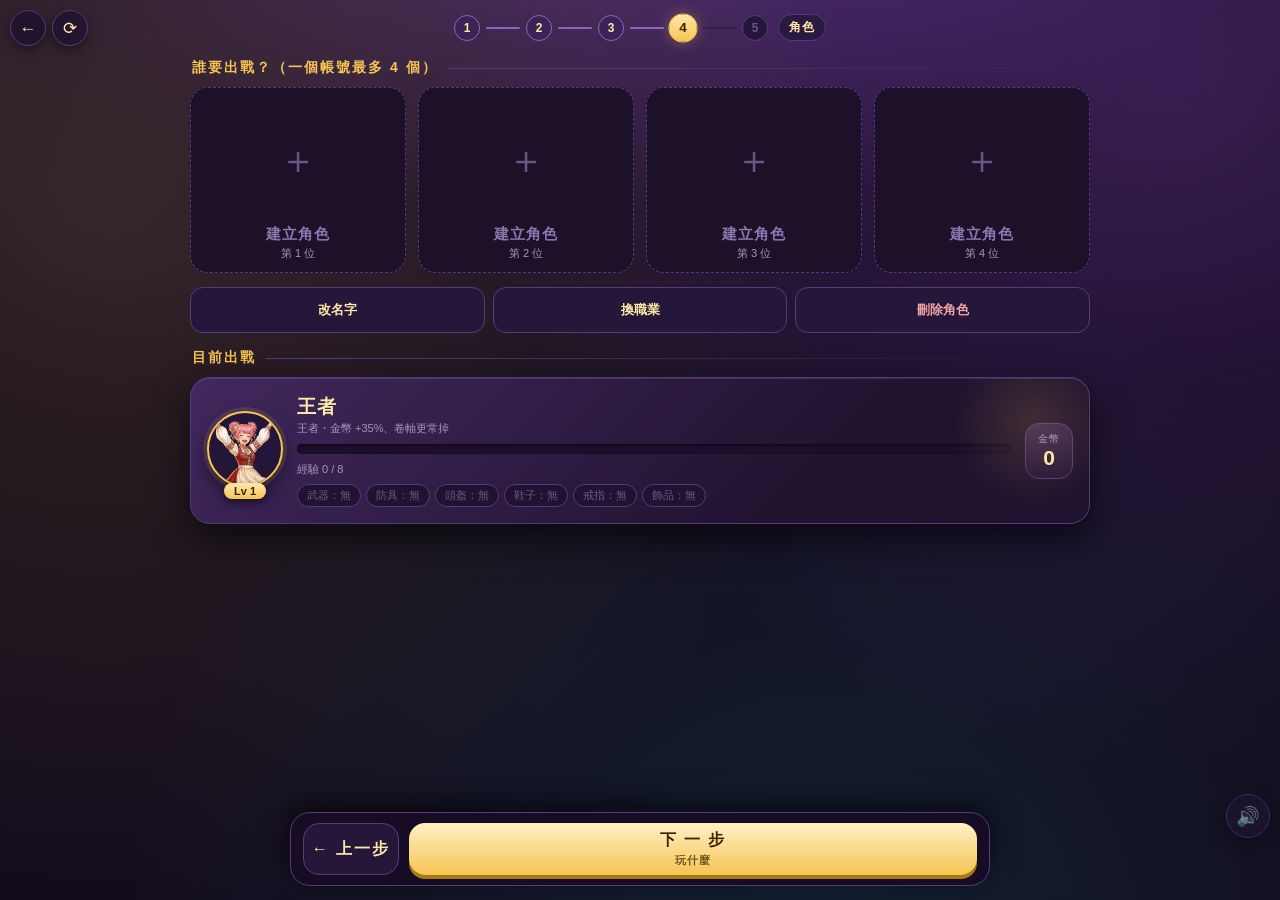
==== commit f160da5a: "發布 2026-08-29 03:59" ====
--- a/index.html
+++ b/index.html
@@ -3,14 +3,14 @@
 <head>
 <meta charset="utf-8">
 <meta name="viewport" content="width=device-width,initial-scale=1,viewport-fit=cover">
-<title>數學練習大冒險</title>
+<title>邊玩邊變強</title>
 <meta name="theme-color" content="#120b1c">
 <link rel="manifest" href="manifest.json">
 <link rel="icon" href="assets/icon-192.png">
 <link rel="apple-touch-icon" href="assets/icon-192.png">
 <meta name="apple-mobile-web-app-capable" content="yes">
 <meta name="apple-mobile-web-app-status-bar-style" content="black-translucent">
-<meta name="apple-mobile-web-app-title" content="數學練習">
+<meta name="apple-mobile-web-app-title" content="邊玩邊變強">
 <link rel="stylesheet" href="assets/common.css">
 <style>
 /* ---------- 大廳改成底部五個分頁（2026-08-23 Steve：不要一頁滑到底，每一頁都要乾淨） ----------
@@ -19,8 +19,9 @@
 :root{--tabh:64px}
 body{gap:12px;padding-bottom:calc(var(--tabh) + 26px + env(safe-area-inset-bottom,0px))}
 .wrap{width:min(96vw,620px);display:flex;flex-direction:column;gap:14px}
-/* 第一步內容比較少，垂直置中比讓下面空一大片好看（只有第一步這樣，別的步驟內容多，維持頂對齊） */
-body.atRoot .wrap{min-height:calc(100dvh - 190px);justify-content:center}
+/* 內容少的那幾步（玩法、帳號）垂直置中比讓下面空一大片好看；內容多的維持頂對齊不然要往下滑才看得到頂 */
+body.atRoot .wrap,
+body.thinStep .wrap{min-height:calc(100dvh - 190px);justify-content:center}
 
 /* 一步一頁：一次只顯示一步，不要全部擠在同一頁 */
 .step{display:none;flex-direction:column;gap:14px;animation:pgIn .22s ease-out}
@@ -90,11 +91,15 @@
   animation:portalspin 24s linear infinite;
 }
 .portal img{
+  /* 角色圖都是「站左邊、武器往右揮」的構圖，實際畫的人物比圖片本身的畫布中心偏左約 20%——
+     用 margin:auto 置中的是整張圖（含右邊那塊空白），人物看起來就會偏左。往右position補回來。
+     量過現有兩個職業（王者、星辰術士）都差不多這個比例，新職業如果差很多要重量 */
   position:relative;z-index:2;width:80%;height:auto;display:block;margin:10% auto 0;
+  transform:translateX(18%);
   filter:drop-shadow(0 10px 22px #000a);animation:wfloat 3.4s ease-in-out infinite alternate;
 }
 @keyframes portalspin{to{transform:rotate(360deg)}}
-@keyframes wfloat{to{transform:translateY(-8px)}}
+@keyframes wfloat{to{transform:translateX(18%) translateY(-8px)}}
 .statlink{
   width:100%;height:44px;border-radius:12px;cursor:pointer;
   background:#251739;border:1px solid var(--line);color:var(--dim);font-size:13px;font-weight:700;
@@ -427,11 +432,11 @@
 <div class="wrap">
   <div class="stepbar" id="stepbar"></div>
 
-  <!-- 第一步：歡迎 ＋ 選玩法 ＋ 帳號 -->
+  <!-- 第一步：歡迎 ＋ 選玩法 -->
   <section class="step" id="s1">
     <div class="welcome">
-      <div class="big">歡迎來到數學練習大冒險</div>
-      <div class="sub">加減乘法闖關 ・ 邊玩邊變強</div>
+      <div class="big">歡迎來到「邊玩邊變強」</div>
+      <div class="sub">九九乘法・加減法・注音・英文字母</div>
       <div class="portal">
         <img id="wimg" src="assets/fx_hero_ready.webp" alt="">
       </div>
@@ -439,7 +444,10 @@
 
     <div class="sec"><h2>要怎麼玩</h2><i></i></div>
     <div class="modepanel"><div id="modebar"></div></div>
-
+  </section>
+
+  <!-- 第二步：出題設定（練習模式才要選；娛樂模式改看說明） -->
+  <section class="step" id="s2">
     <div id="topicwrap">
       <div class="sec"><h2>要練哪一種題目</h2><i></i></div>
       <div id="topicbar"></div>
@@ -448,19 +456,26 @@
       <div class="sec"><h2>加減法數字範圍</h2><i></i></div>
       <div id="rangebar"></div>
     </div>
+    <div id="voicewrap">
+      <div class="sec"><h2>題目要不要唸出來</h2><i></i></div>
+      <div id="voicebar"></div>
+    </div>
     <div class="panel" id="arcadeHint" style="display:none">
       <div class="hint">
         娛樂模式<b>不出題</b>，按攻擊與閃避自己打怪。<br>
         難度（悠閒／普通／狠角色）在出擊畫面裡選。
       </div>
     </div>
-
+  </section>
+
+  <!-- 第三步：帳號 -->
+  <section class="step" id="s3">
     <div class="sec"><h2>帳號</h2><i></i></div>
     <div id="userbar" class="userbar"></div>
   </section>
 
-  <!-- 第二步：選角色 -->
-  <section class="step" id="s2">
+  <!-- 第四步：選角色 -->
+  <section class="step" id="s4">
     <div class="sec"><h2>誰要出戰？（一個帳號最多 4 個）</h2><i></i></div>
     <div class="slots" id="slots"></div>
     <div class="slotacts">
@@ -486,8 +501,8 @@
     </div>
   </section>
 
-  <!-- 第三步：玩哪一個 -->
-  <section class="step" id="s3">
+  <!-- 第五步：玩哪一個 -->
+  <section class="step" id="s5">
     <div class="sec"><h2>主線冒險</h2><i></i></div>
     <div class="games" id="gamesMain"></div>
 
@@ -536,6 +551,7 @@
 </div>
 
 <script src="assets/common.js"></script>
+<script>Topic.lang = true;   /* 這一頁做得起注音／字母題（2026-08-27） */</script>
 <script>
 /* 遊戲清單：要加新遊戲只改這一份，卡片與紀錄都會自己長出來 */
 const GAMES = [
@@ -619,13 +635,13 @@
   return a;
 }
 
-/* ---------- 一步一頁的流程（2026-08-24 Steve：不要全部擠在一頁） ----------
-   ① 歡迎＋選玩法＋帳號 → ② 選角色 → ③ 選主線或小遊戲 → 進戰鬥（battle.html）
-   跟原本的底部分頁不一樣：分頁是「隨時亂跳」，流程是「一步一步走」，
-   對小學生直觀得多。2026-08-24 Steve：拿掉「快速開始」，就是要每個人都走完三步，
-   不要留跳過引導的後門。 */
-const STEPS = ['s1','s2','s3'];
-const STEP_NAME = ['開始', '角色', '玩什麼'];
+/* ---------- 一步一頁的流程（2026-08-24 Steve：不要全部擠在一頁；2026-08-29 再拆細） ----------
+   ① 選玩法 → ② 出題設定 → ③ 帳號 → ④ 選角色 → ⑤ 選主線或小遊戲 → 進戰鬥（battle.html）
+   原本①把「歡迎＋選玩法＋題型＋範圍＋語音＋帳號」全塞同一步，要滑很久，字看起來擠成一團，
+   這次拆成三步，一步只問一件事。跟底部分頁不一樣：分頁是「隨時亂跳」，流程是「一步一步走」，
+   對小學生直觀得多。2026-08-24 Steve：拿掉「快速開始」，就是要每個人都走完，不留跳過引導的後門。 */
+const STEPS = ['s1','s2','s3','s4','s5'];
+const STEP_NAME = ['玩法', '設定', '帳號', '角色', '玩什麼'];
 let step = 0;
 
 function paintStepBar(){
@@ -651,6 +667,7 @@
   step = Math.max(0, Math.min(STEPS.length - 1, k));
   STEPS.forEach((id, n) => $(id).classList.toggle('on', n === step));
   document.body.classList.toggle('atRoot', step === 0);   // 第一步已經是最上層，左上角返回鍵要跟著變暗
+  document.body.classList.toggle('thinStep', STEPS[step] === 's3');   // 帳號那一步內容很少，置中比較好看
   paintStepBar(); paintNav();
   window.scrollTo({top:0, behavior:'instant'});
 }
@@ -748,8 +765,8 @@
   });
   try{ localStorage.setItem(SAVE_KEY + '_s' + n, JSON.stringify(d)); }catch(e){}
   setSlot(n);
-  /* 建好角色就直接帶到「玩什麼」——角色這一步已經完成了，不要再退回去 */
-  try{ sessionStorage.setItem('mul99_step', '2'); }catch(e){}
+  /* 建好角色就直接帶到「玩什麼」（現在是第 5 步，index 4）——角色這一步已經完成了，不要再退回去 */
+  try{ sessionStorage.setItem('mul99_step', '4'); }catch(e){}
   if(Cloud.logged()){ try{ await Cloud.push(n); }catch(e){} }
   location.reload();
 }
@@ -921,11 +938,13 @@
   $('topicwrap').style.display  = arc ? 'none' : '';   // 娛樂模式不出題，整段題型收起來
   $('rangewrap').style.display  = (arc || !Topic.needsRange()) ? 'none' : '';  // 純九九乘法不用挑範圍
   $('arcadeHint').style.display = arc ? '' : 'none';
+  $('voicewrap').style.display  = arc ? 'none' : '';   // 娛樂模式不出題，也就沒有題目要唸
   if(typeof paintNav === 'function') paintNav();
 }
 Mode.bar($('modebar'), () => { paintPlay(); paintGames(); modeBadge(); });
 Topic.bar($('topicbar'), () => { paintPlay(); });
 Range.bar($('rangebar'), () => { Topic.bar($('topicbar'), () => { paintPlay(); }); });   // 換範圍要重畫題型按鈕上的數字
+Voice.bar($('voicebar'));
 
 function paintGames(){
   const main = $('gamesMain'), sub = $('gamesSub');
@@ -957,13 +976,13 @@
 paintPlay(); modeBadge();
 paintPlayer(); paintSlots(); paintGames(); paintStats();
 
-/* 一個角色都還沒建過就直接停在「選角色」那一步（不然按下一步也沒得選）；
+/* 一個角色都還沒建過就直接停在「選角色」那一步（不然按下一步也沒得選，現在是第 4 步 index 3）；
    其餘照上次停的地方，離開再回來不用重走 */
 let first = 0;
 try{ first = +(sessionStorage.getItem('mul99_step') || 0) || 0; }catch(e){}
 let anyChar = false;
 for(let i = 1; i <= SLOT_MAX; i++){ if(Save.peek(i)){ anyChar = true; break; } }
-goStep(anyChar ? first : 1);
+goStep(anyChar ? first : 3);
 /* 每走一步就記起來 */
 const _goStep = goStep;
 goStep = function(k){ _goStep(k); try{ sessionStorage.setItem('mul99_step', String(step)); }catch(e){} };
--- a/assets/common.css
+++ b/assets/common.css
@@ -190,11 +190,15 @@
      手機實測光這一項就把打怪頁從 60fps 砍到 30fps。看不太出來的東西先關掉 */
   body::before{animation:none}
 
-  /* 八個遊戲擠成兩三行很難按：改成一行、可以左右滑，每顆也做大一點 */
+  /* 八個遊戲擠成兩三行很難按：改成一行、可以左右滑，每顆也做大一點。
+     右邊淡出＋切一半的字是刻意的「還有」提示，不是排版沒對齊——
+     不切一點看起來會像「就這樣而已」，小朋友不會知道要滑 */
   .vers{
     flex-wrap:nowrap;overflow-x:auto;justify-content:flex-start;width:100%;
     padding:2px 2px 6px;scroll-snap-type:x proximity;-webkit-overflow-scrolling:touch;
     scrollbar-width:none;-ms-overflow-style:none;
+    mask-image:linear-gradient(90deg,#000 calc(100% - 34px),#0000);
+    -webkit-mask-image:linear-gradient(90deg,#000 calc(100% - 34px),#0000);
   }
   .vers::-webkit-scrollbar{display:none}
   .vers a{flex:none;font-size:13px;padding:12px 15px;scroll-snap-align:center}
@@ -238,6 +242,15 @@
    就被擠到換行、看起來亂。改用 grid＋固定最小寬度，塞不下就整顆換到下一排，
    不會有「同一排裡有的擠、有的鬆」的問題。 */
 .topicbar{display:grid;grid-template-columns:repeat(auto-fit,minmax(116px,1fr));gap:8px;width:100%}
+/* 題型多了以後分「數學／語文」兩組（2026-08-27）：整排七顆在 390px 手機上會擠成一團 */
+.topicbar.grouped{display:block}
+.topicbar.grouped .tgname{
+  font-size:11px;color:var(--dim);letter-spacing:3px;text-align:left;
+  margin:2px 0 5px;padding-left:2px}
+.topicbar.grouped .tgname + .tgrow{margin-bottom:11px}
+.topicbar.grouped .tgrow:last-child{margin-bottom:0}
+.topicbar.grouped .tgrow{
+  display:grid;grid-template-columns:repeat(auto-fit,minmax(112px,1fr));gap:8px}
 .topicbar button{
   min-height:46px;padding:8px 8px;border-radius:12px;cursor:pointer;
   background:#2a1a40;border:1px solid var(--line);color:var(--gold2);
